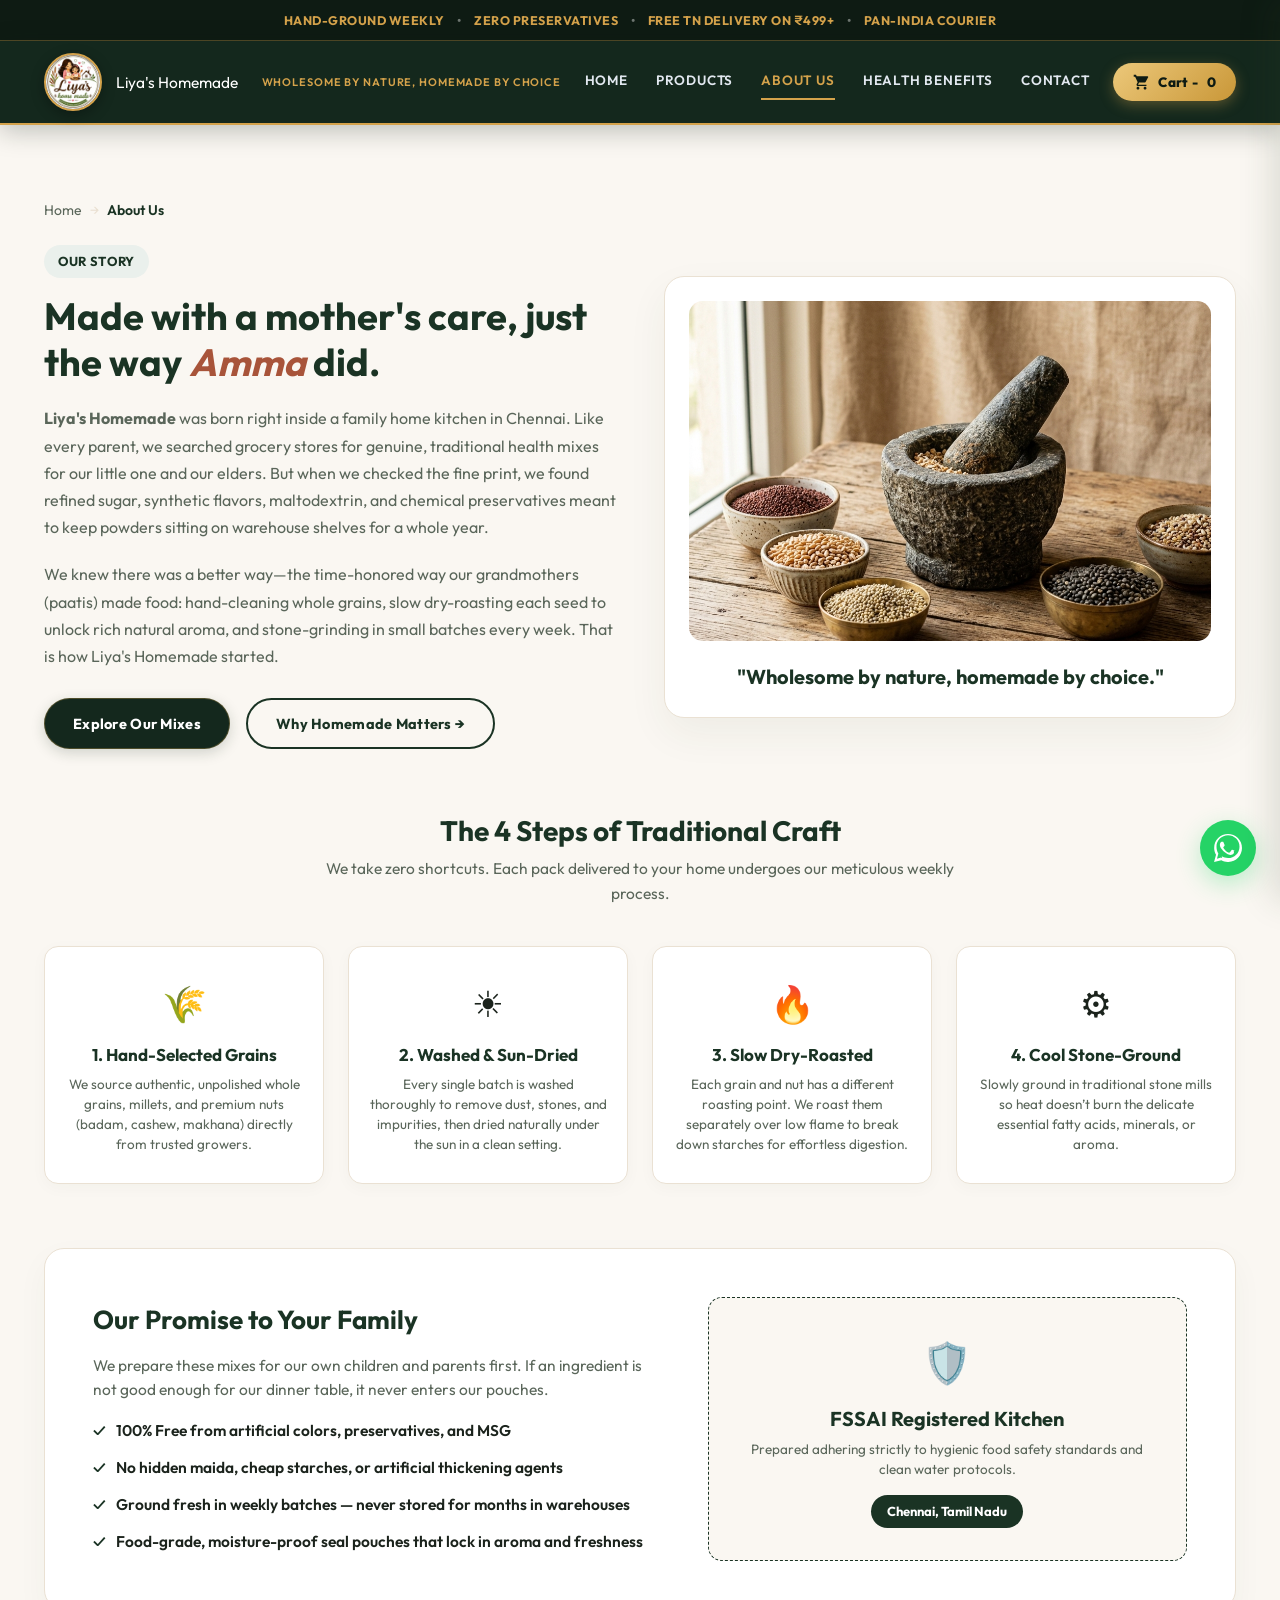
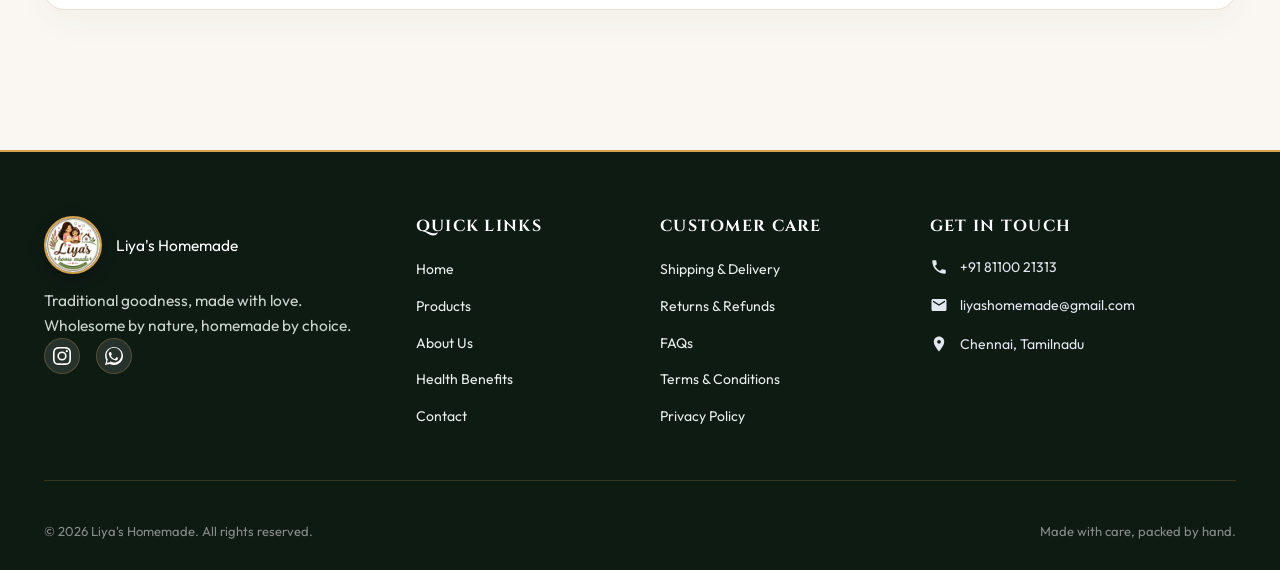
==== about.html @ 0e67d0d4 "Add files via upload" ====
<!DOCTYPE html>
<html lang="en">
<head>
  <meta charset="UTF-8">
  <meta name="viewport" content="width=device-width, initial-scale=1.0">
  <title>About Us | Liya's Homemade</title>
  <meta name="description" content="Learn about Liya's Homemade story. Traditional South Indian health mixes, millet powders, and baby cereals, hand-cleaned, slow roasted, and stone-ground in weekly batches.">
  <link rel="icon" type="image/png" href="logo.png">
  <link rel="stylesheet" href="index.css">
</head>
<body>

  <!-- Top Announcement Bar -->
  <div class="announce">
    Hand-ground weekly <span class="dot">•</span> Zero preservatives <span class="dot">•</span> Free TN Delivery on ₹499+ <span class="dot">•</span> Pan-India Courier
  </div>

  <!-- Header Section -->
  <header>
    <div class="header-inner">
      <a href="index.html" class="logo">
        <img src="logo.png" alt="Liya's Homemade Logo" class="logo-img">
        <span>Liya's Homemade</span>
      </a>
      
      <span class="kitchen-badge">Wholesome by nature, homemade by choice</span>

      <nav class="main-nav">
        <a href="index.html">Home</a>
        <a href="products.html">Products</a>
        <a href="about.html" class="active">About Us</a>
        <a href="health.html">Health Benefits</a>
        <a href="contact.html">Contact</a>
      </nav>

      <div class="header-actions">
        <button class="cart-btn" aria-label="View Shopping Cart">
          <svg viewBox="0 0 24 24"><path d="M7 18c-1.1 0-1.99.9-1.99 2S5.9 22 7 22s2-.9 2-2-.9-2-2-2zM1 2v2h2l3.6 7.59-1.35 2.45c-.16.28-.25.61-.25.96 0 1.1.9 2 2 2h12v-2H7.42c-.14 0-.25-.11-.25-.25l.03-.06 1.4-2.54h7.45c.75 0 1.41-.41 1.75-1.03l3.58-6.49c.08-.14.12-.31.12-.48 0-.55-.45-1-1-1H5.21l-.94-2H1zm16 16c-1.1 0-1.99.9-1.99 2s.89 2 1.99 2 2-.9 2-2-.9-2-2-2z"/></svg>
          Cart - <span data-cart-count>0</span>
        </button>
        <button class="menu-toggle" aria-label="Toggle Navigation Menu">
          <span></span>
          <span></span>
          <span></span>
        </button>
      </div>
    </div>
  </header>

  <!-- About Hero Section -->
  <main class="wrap" style="padding-top: 50px; padding-bottom: 80px;">
    <!-- Breadcrumb -->
    <div class="breadcrumb">
      <a href="index.html">Home</a> <span class="sep">&rarr;</span>
      <span class="current">About Us</span>
    </div>

    <!-- Hero Content -->
    <div class="about-hero-grid">
      <div>
        <span class="about-badge">Our Story</span>
        <h1 style="font-size: 38px; color: var(--brand-green); margin-bottom: 20px; line-height: 1.2;">
          Made with a mother's care, just the way <em style="color: #A8543A;">Amma</em> did.
        </h1>
        <p style="font-size: 16px; color: var(--ink-light); line-height: 1.7; margin-bottom: 20px;">
          <strong>Liya's Homemade</strong> was born right inside a family home kitchen in Chennai. Like every parent, we searched grocery stores for genuine, traditional health mixes for our little one and our elders. But when we checked the fine print, we found refined sugar, synthetic flavors, maltodextrin, and chemical preservatives meant to keep powders sitting on warehouse shelves for a whole year.
        </p>
        <p style="font-size: 16px; color: var(--ink-light); line-height: 1.7; margin-bottom: 28px;">
          We knew there was a better way—the time-honored way our grandmothers (paatis) made food: hand-cleaning whole grains, slow dry-roasting each seed to unlock rich natural aroma, and stone-grinding in small batches every week. That is how Liya's Homemade started.
        </p>
        <div style="display: flex; gap: 16px; flex-wrap: wrap;">
          <a href="products.html" class="btn btn-primary">Explore Our Mixes</a>
          <a href="health.html" class="btn btn-outline">Why Homemade Matters &rarr;</a>
        </div>
      </div>

      <div style="background-color: var(--white); border: 1px solid var(--paper-alt-2); border-radius: var(--radius-lg); padding: 24px; box-shadow: 0 16px 40px rgba(47, 64, 37, 0.06); text-align: center;">
        <img src="assets/stone_grinder.png" alt="Traditional Stone Grinder with grains" style="border-radius: var(--radius); margin-bottom: 20px; width: 100%; max-height: 340px; object-fit: cover;">
        <div style="font-family: var(--font-hand); font-size: 20px; color: var(--brand-green); font-weight: 700;">
          "Wholesome by nature, homemade by choice."
        </div>
      </div>
    </div>

    <!-- 4 Step Process Grid -->
    <div style="margin-top: 40px; margin-bottom: 64px;">
      <div style="text-align: center; max-width: 680px; margin: 0 auto 40px auto;">
        <h2 style="font-size: 28px; color: var(--brand-green); margin-bottom: 8px;">The 4 Steps of Traditional Craft</h2>
        <p style="color: var(--ink-light); font-size: 15.5px;">
          We take zero shortcuts. Each pack delivered to your home undergoes our meticulous weekly process.
        </p>
      </div>

      <div class="about-features-grid">
        <div class="about-feature-card">
          <div class="about-feature-icon">🌾</div>
          <h3>1. Hand-Selected Grains</h3>
          <p>We source authentic, unpolished whole grains, millets, and premium nuts (badam, cashew, makhana) directly from trusted growers.</p>
        </div>

        <div class="about-feature-card">
          <div class="about-feature-icon">☀️</div>
          <h3>2. Washed & Sun-Dried</h3>
          <p>Every single batch is washed thoroughly to remove dust, stones, and impurities, then dried naturally under the sun in a clean setting.</p>
        </div>

        <div class="about-feature-card">
          <div class="about-feature-icon">🔥</div>
          <h3>3. Slow Dry-Roasted</h3>
          <p>Each grain and nut has a different roasting point. We roast them separately over low flame to break down starches for effortless digestion.</p>
        </div>

        <div class="about-feature-card">
          <div class="about-feature-icon">⚙️</div>
          <h3>4. Cool Stone-Ground</h3>
          <p>Slowly ground in traditional stone mills so heat doesn’t burn the delicate essential fatty acids, minerals, or aroma.</p>
        </div>
      </div>
    </div>

    <!-- Kitchen Standards / Trust Badges Section -->
    <div style="background-color: var(--white); border: 1px solid var(--paper-alt-2); border-radius: var(--radius-lg); padding: 48px; box-shadow: 0 12px 32px rgba(47, 64, 37, 0.04); margin-bottom: 60px;">
      <div style="display: grid; grid-template-columns: 1.2fr 1fr; gap: 40px; align-items: center;">
        <div>
          <h2 style="font-size: 26px; color: var(--brand-green); margin-bottom: 16px;">Our Promise to Your Family</h2>
          <p style="font-size: 15.5px; color: var(--ink-light); line-height: 1.6; margin-bottom: 16px;">
            We prepare these mixes for our own children and parents first. If an ingredient is not good enough for our dinner table, it never enters our pouches.
          </p>
          <ul style="list-style: none; display: flex; flex-direction: column; gap: 12px;">
            <li style="display: flex; align-items: center; gap: 10px; font-weight: 600; color: var(--ink);">
              <span style="color: var(--brand-green);">✓</span> 100% Free from artificial colors, preservatives, and MSG
            </li>
            <li style="display: flex; align-items: center; gap: 10px; font-weight: 600; color: var(--ink);">
              <span style="color: var(--brand-green);">✓</span> No hidden maida, cheap starches, or artificial thickening agents
            </li>
            <li style="display: flex; align-items: center; gap: 10px; font-weight: 600; color: var(--ink);">
              <span style="color: var(--brand-green);">✓</span> Ground fresh in weekly batches — never stored for months in warehouses
            </li>
            <li style="display: flex; align-items: center; gap: 10px; font-weight: 600; color: var(--ink);">
              <span style="color: var(--brand-green);">✓</span> Food-grade, moisture-proof seal pouches that lock in aroma and freshness
            </li>
          </ul>
        </div>

        <div style="background-color: var(--paper); border: 1px dashed var(--brand-green); border-radius: var(--radius); padding: 32px; text-align: center;">
          <div style="font-size: 40px; margin-bottom: 12px;">🛡️</div>
          <h3 style="font-size: 20px; color: var(--brand-green); margin-bottom: 8px;">FSSAI Registered Kitchen</h3>
          <p style="font-size: 13.5px; color: var(--ink-light); line-height: 1.5; margin-bottom: 16px;">
            Prepared adhering strictly to hygienic food safety standards and clean water protocols.
          </p>
          <span style="display: inline-block; background: var(--brand-green); color: var(--white); padding: 6px 16px; border-radius: 999px; font-size: 13px; font-weight: 700;">
            Chennai, Tamil Nadu
          </span>
        </div>
      </div>
    </div>
  </main>

  <!-- Footer Section -->
  <footer id="contact">
    <div class="wrap">
      <div class="footer-grid">
        <div class="footer-brand">
          <a href="index.html" class="logo" style="color: white;">
            <img src="logo.png" alt="Liya's Homemade Logo" class="logo-img" style="border-color: rgba(255,255,255,0.2);">
            <span>Liya's Homemade</span>
          </a>
          <p>Traditional goodness, made with love. Wholesome by nature, homemade by choice.</p>
          <div class="social-links">
            <a href="https://www.instagram.com/liyashomemade/" target="_blank" rel="noopener" class="social-link" aria-label="Instagram">
              <svg viewBox="0 0 24 24"><path d="M12 2.163c3.204 0 3.584.012 4.85.07 3.252.148 4.771 1.691 4.919 4.919.058 1.265.069 1.645.069 4.849 0 3.205-.012 3.584-.069 4.849-.149 3.225-1.664 4.771-4.919 4.919-1.266.058-1.644.07-4.85.07-3.204 0-3.584-.012-4.849-.07-3.26-.149-4.771-1.699-4.919-4.92-.058-1.265-.07-1.644-.07-4.849 0-3.204.013-3.583.07-4.849.149-3.227 1.664-4.771 4.919-4.919 1.266-.057 1.645-.069 4.849-.069zM12 0C8.741 0 8.333.014 7.053.072 2.695.272.273 2.69.073 7.051.014 8.333 0 8.741 0 12c0 3.259.014 3.668.072 4.948.2 4.358 2.618 6.78 6.98 6.98 1.281.058 1.689.072 4.948.072 3.259 0 3.668-.014 4.948-.072 4.354-.2 6.782-2.618 6.979-6.98.059-1.28.073-1.689.073-4.948 0-3.259-.014-3.667-.072-4.947-.196-4.354-2.617-6.78-6.979-6.98C15.668.014 15.259 0 12 0zm0 5.838a6.162 6.162 0 1 0 0 12.324 6.162 6.162 0 0 0 0-12.324zM12 16a4 4 0 1 1 0-8 4 4 0 0 1 0 8zm6.406-11.845a1.44 1.44 0 1 0 0 2.881 1.44 1.44 0 0 0 0-2.881z"/></svg>
            </a>
            <a href="https://wa.me/918110021313" target="_blank" rel="noopener" class="social-link" aria-label="WhatsApp">
              <svg viewBox="0 0 24 24"><path d="M.057 24l1.687-6.163c-1.041-1.804-1.588-3.849-1.587-5.946C.06 5.348 5.397.01 12.008.01c3.202.001 6.212 1.246 8.477 3.517 2.266 2.27 3.507 5.28 3.505 8.484-.004 6.657-5.34 11.997-11.953 11.997-2.005-.001-3.973-.502-5.724-1.455L0 24zm6.59-4.846c1.665.989 3.3 1.472 5.358 1.473 5.432 0 9.851-4.387 9.855-9.782.002-2.614-1.013-5.074-2.859-6.927C17.078 2.062 14.62 1.045 12.01 1.045c-5.444 0-9.866 4.39-9.87 9.786-.002 2.08.547 4.11 1.588 5.91l-.26.953-.943 3.44 3.535-.927.988.597zm11.215-4.595c-.3-.15-1.774-.875-2.048-.975-.274-.1-.474-.15-.674.15-.2.3-1.774 2.225-1.774 2.225s-.2.2-.55.05c-.35-.175-1.479-.545-2.818-1.739-1.042-.93-1.745-2.08-1.95-2.43-.2-.35-.02-.54.155-.715.16-.16.35-.4.525-.6.175-.2.24-.35.35-.58.115-.23.06-.43-.03-.63-.09-.2-.674-1.625-.925-2.225-.244-.588-.493-.51-.674-.52-.172-.01-.37-.01-.57-.01-.2 0-.525.075-.8.375-.275.3-1.05 1.025-1.05 2.5s1.075 2.9 1.225 3.1c.15.2 2.11 3.22 5.12 4.52 3.01 1.3 3.01.866 3.56.816.55-.05 1.775-.725 2.025-1.425.25-.7.25-1.3.175-1.425-.075-.125-.275-.2-.575-.35z"/></svg>
            </a>
          </div>
        </div>
        <div class="footer-col">
          <h4>Quick Links</h4>
          <ul>
            <li><a href="index.html">Home</a></li>
            <li><a href="products.html">Products</a></li>
            <li><a href="about.html">About Us</a></li>
            <li><a href="health.html">Health Benefits</a></li>
            <li><a href="contact.html">Contact</a></li>
          </ul>
        </div>
        <div class="footer-col">
          <h4>Customer Care</h4>
          <ul>
            <li><a href="shipping.html">Shipping & Delivery</a></li>
            <li><a href="refund-policy.html">Returns & Refunds</a></li>
            <li><a href="faq.html">FAQs</a></li>
            <li><a href="terms.html">Terms & Conditions</a></li>
            <li><a href="privacy.html">Privacy Policy</a></li>
          </ul>
        </div>
        <div class="footer-col footer-contact">
          <h4>Get in touch</h4>
          <p><svg viewBox="0 0 24 24"><path d="M6.62 10.79a15.149 15.149 0 0 0 6.59 6.59l2.2-2.2c.28-.28.67-.36 1.02-.24 1.12.37 2.33.57 3.57.57.55 0 1 .45 1 1V20c0 .55-.45 1-1 1-9.39 0-17-7.61-17-17 0-.55.45-1 1-1h3.5c.55 0 1 .45 1 1 0 1.25.2 2.45.57 3.57.11.35.03.74-.25 1.02l-2.2 2.2z"/></svg> +91 81100 21313</p>
          <p><svg viewBox="0 0 24 24"><path d="M20 4H4c-1.1 0-1.99.9-1.99 2L2 18c0 1.1.9 2 2 2h16c1.1 0 2-.9 2-2V6c0-1.1-.9-2-2-2zm0 4l-8 5-8-5V6l8 5 8-5v2z"/></svg> liyashomemade@gmail.com</p>
          <p><svg viewBox="0 0 24 24"><path d="M12 2C8.13 2 5 5.13 5 9c0 5.25 7 13 7 13s7-7.75 7-13c0-3.87-3.13-7-7-7zm0 9.5c-1.38 0-2.5-1.12-2.5-2.5s1.12-2.5 2.5-2.5 2.5 1.12 2.5 2.5-1.12 2.5-2.5 2.5z"/></svg> Chennai, Tamilnadu</p>
        </div>
      </div>
      <div class="footer-bottom">
        <span>&copy; 2026 Liya's Homemade. All rights reserved.</span>
        <span>Made with care, packed by hand.</span>
      </div>
    </div>
  </footer>

  <!-- WhatsApp Float Button -->
  <a class="wa-float" href="https://wa.me/918110021313" target="_blank" rel="noopener" aria-label="Chat on WhatsApp">
    <svg viewBox="0 0 24 24"><path d="M.057 24l1.687-6.163c-1.041-1.804-1.588-3.849-1.587-5.946C.06 5.348 5.397.01 12.008.01c3.202.001 6.212 1.246 8.477 3.517 2.266 2.27 3.507 5.28 3.505 8.484-.004 6.657-5.34 11.997-11.953 11.997-2.005-.001-3.973-.502-5.724-1.455L0 24zm6.59-4.846c1.665.989 3.3 1.472 5.358 1.473 5.432 0 9.851-4.387 9.855-9.782.002-2.614-1.013-5.074-2.859-6.927C17.078 2.062 14.62 1.045 12.01 1.045c-5.444 0-9.866 4.39-9.87 9.786-.002 2.08.547 4.11 1.588 5.91l-.26.953-.943 3.44 3.535-.927.988.597zm11.215-4.595c-.3-.15-1.774-.875-2.048-.975-.274-.1-.474-.15-.674.15-.2.3-1.774 2.225-1.774 2.225s-.2.2-.55.05c-.35-.175-1.479-.545-2.818-1.739-1.042-.93-1.745-2.08-1.95-2.43-.2-.35-.02-.54.155-.715.16-.16.35-.4.525-.6.175-.2.24-.35.35-.58.115-.23.06-.43-.03-.63-.09-.2-.674-1.625-.925-2.225-.244-.588-.493-.51-.674-.52-.172-.01-.37-.01-.57-.01-.2 0-.525.075-.8.375-.275.3-1.05 1.025-1.05 2.5s1.075 2.9 1.225 3.1c.15.2 2.11 3.22 5.12 4.52 3.01 1.3 3.01.866 3.56.816.55-.05 1.775-.725 2.025-1.425.25-.7.25-1.3.175-1.425-.075-.125-.275-.2-.575-.35z"/></svg>
  </a>

  <!-- Shared Javascript Libraries -->
  <script src="products.js"></script>
  <script src="cart.js"></script>

  <script>
    // Toggle Mobile Navigation
    const menuToggle = document.querySelector('.menu-toggle');
    const mainNav = document.querySelector('.main-nav');
    if (menuToggle && mainNav) {
      menuToggle.addEventListener('click', () => {
        mainNav.classList.toggle('mobile-open');
      });
    }
  </script>
</body>
</html>
---- index.css ----
@import url('https://fonts.googleapis.com/css2?family=Cinzel:wght@600;700;800;900&family=Fraunces:ital,opsz,wght@0,9..144,400;0,9..144,600;0,9..144,700;1,9..144,400&family=Outfit:wght@300;400;500;600;700;800&family=Plus+Jakarta+Sans:wght@400;500;600;700;800&display=swap');

:root {
  --paper: #FAF7F2;              /* Warm organic linen/cream page background */
  --paper-alt: #F4EFE6;          /* Soft cream background for sections */
  --paper-alt-2: #EAE1D3;        /* Warm sand border and dividers */
  --ink: #1B231C;                /* Deep charcoal organic text */
  --ink-light: #5A665A;          /* Readable muted secondary text */
  --emerald-dark: #0E1B13;       /* Royal Chettinad deep emerald */
  --emerald-deep: #14281D;       /* Temple deep green header & accents */
  --brand-green: #1A3324;        /* Primary rich brand green */
  --brand-green-hover: #102217;
  --brand-green-light: #EAF0EC;  /* Soft emerald tint for badges */
  --brass-gold: #D4A24B;         /* South Indian burnished brass gold */
  --brass-gold-hover: #BC8C3B;
  --brass-gold-light: #FAF4E7;
  --gold-gradient: linear-gradient(135deg, #ECC87A 0%, #C99738 100%);
  --gold-border: rgba(212, 162, 75, 0.35);
  --border: #EAE1D3;             /* Warm card border */
  --text-dark: #1B231C;
  --text-muted: #5A665A;
  --shadow-sm: 0 4px 14px rgba(20, 43, 30, 0.05);
  --shadow-md: 0 12px 32px rgba(20, 43, 30, 0.09);
  --white: #FFFFFF;
  --line: rgba(74, 62, 54, 0.12);
  --radius: 14px;
  --radius-lg: 20px;
  --max-width: 1240px;
  --font-serif: 'Fraunces', Georgia, serif;
  --font-royal: 'Cinzel', serif;
  --font-sans: 'Outfit', 'Plus Jakarta Sans', system-ui, -apple-system, sans-serif;
  --font-hand: 'Outfit', sans-serif;
}

* {
  box-sizing: border-box;
  margin: 0;
  padding: 0;
}

html {
  scroll-behavior: smooth;
}

body {
  background-color: var(--paper);
  color: var(--ink);
  font-family: var(--font-sans);
  font-size: 15.5px;
  line-height: 1.6;
  -webkit-font-smoothing: antialiased;
}

/* Layout Wrapper */
.wrap {
  width: 100%;
  max-width: var(--max-width);
  margin: 0 auto;
  padding: 0 24px;
}

/* Headings */
h1, h2, h3, h4 {
  font-weight: 700;
  color: var(--ink);
  line-height: 1.25;
}

.gold-gradient-text {
  background: var(--gold-gradient);
  -webkit-background-clip: text;
  -webkit-text-fill-color: transparent;
  display: inline-block;
}

a {
  color: inherit;
  text-decoration: none;
  transition: color 0.2s ease, border-color 0.2s ease;
}

img {
  max-width: 100%;
  height: auto;
  display: block;
}

button, input, select, textarea {
  font-family: inherit;
}

/* Buttons */
.btn {
  display: inline-flex;
  align-items: center;
  justify-content: center;
  padding: 12px 28px;
  font-size: 14.5px;
  font-weight: 700;
  border-radius: 999px;
  border: 2px solid transparent;
  cursor: pointer;
  transition: all 0.22s ease;
  letter-spacing: 0.02em;
}

.btn-primary {
  background-color: var(--emerald-deep);
  color: #FFFFFF;
  border: 1px solid rgba(212, 162, 75, 0.3);
  box-shadow: 0 4px 14px rgba(20, 43, 30, 0.18);
}

.btn-primary:hover {
  background-color: var(--emerald-dark);
  color: var(--brass-gold);
  transform: translateY(-2px);
  box-shadow: 0 8px 22px rgba(20, 43, 30, 0.26);
}

.btn-outline {
  background-color: transparent;
  border-color: var(--brand-green);
  color: var(--brand-green);
}

.btn-outline:hover {
  background-color: var(--brand-green-light);
  transform: translateY(-1px);
}

.btn-outline-gold {
  background-color: transparent;
  border: 1.5px solid var(--brass-gold);
  color: var(--emerald-deep);
  font-weight: 700;
}

.btn-outline-gold:hover {
  background-color: var(--brass-gold);
  color: var(--emerald-dark);
  transform: translateY(-2px);
  box-shadow: 0 6px 18px rgba(212, 162, 75, 0.25);
}

.btn-gold-cart {
  background: var(--gold-gradient);
  color: var(--emerald-dark);
  border: none;
  font-weight: 800;
  font-size: 13.5px;
  padding: 9px 18px;
  border-radius: 6px;
  cursor: pointer;
  display: inline-flex;
  align-items: center;
  gap: 8px;
  letter-spacing: 0.03em;
  box-shadow: 0 4px 14px rgba(212, 162, 75, 0.35);
  transition: all 0.2s ease;
}

.btn-gold-cart:hover {
  transform: translateY(-2px);
  box-shadow: 0 6px 20px rgba(212, 162, 75, 0.5);
}

.btn-sm {
  padding: 8px 16px;
  font-size: 13.5px;
  font-weight: 600;
  border-radius: 8px;
}

/* Script Tag */
.script-tag {
  font-family: var(--font-royal);
  font-size: 12px;
  letter-spacing: 0.1em;
  text-transform: uppercase;
  color: var(--brass-gold);
  margin-bottom: 6px;
  display: block;
  font-weight: 700;
}

/* Icon Circle */
.icon-circle {
  width: 52px;
  height: 52px;
  border-radius: 50%;
  background-color: var(--brass-gold-light);
  color: var(--brass-gold);
  border: 1px solid var(--brass-gold);
  display: flex;
  align-items: center;
  justify-content: center;
  margin: 0 auto 14px auto;
}

.icon-circle svg {
  width: 26px;
  height: 26px;
  fill: currentColor;
}

/* Product Badge */
.product-badge {
  display: inline-block;
  padding: 4px 10px;
  border-radius: 6px;
  font-size: 11px;
  font-weight: 800;
  letter-spacing: 0.05em;
  background-color: var(--emerald-deep);
  color: var(--brass-gold);
  border: 1px solid rgba(212, 162, 75, 0.4);
}

/* ---------- Announcement Bar ---------- */
.announce {
  background-color: var(--emerald-dark);
  color: var(--brass-gold);
  text-align: center;
  font-size: 12.5px;
  font-weight: 700;
  padding: 10px 16px;
  border-bottom: 1px solid var(--gold-border);
  letter-spacing: 0.04em;
  text-transform: uppercase;
}

.announce .dot {
  margin: 0 10px;
  color: #FFFFFF;
  opacity: 0.4;
}

/* ---------- Header ---------- */
header {
  background-color: var(--emerald-deep);
  border-bottom: 2px solid var(--brass-gold);
  position: sticky;
  top: 0;
  z-index: 100;
  box-shadow: 0 6px 24px rgba(14, 27, 19, 0.25);
  transition: padding 0.25s ease, background-color 0.25s ease;
}

header.header-scrolled {
  background-color: rgba(20, 40, 29, 0.98);
  backdrop-filter: blur(10px);
}

.header-inner {
  display: flex;
  align-items: center;
  justify-content: space-between;
  padding: 12px 24px;
  max-width: var(--max-width);
  margin: 0 auto;
  gap: 20px;
  transition: padding 0.25s ease;
}

header.header-scrolled .header-inner {
  padding: 8px 24px;
}

/* ========================================================
   LOGO BADGE & BRAND STYLING
   ======================================================== */
.logo-frame {
  width: 58px;
  height: 58px;
  min-width: 58px;
  min-height: 58px;
  max-width: 58px;
  max-height: 58px;
  border-radius: 50%;
  overflow: hidden;
  border: 2px solid var(--brass-gold);
  background: #FFFFFF;
  display: flex;
  align-items: center;
  justify-content: center;
  box-shadow: 0 4px 14px rgba(0, 0, 0, 0.35);
  flex-shrink: 0;
  transition: transform 0.22s ease, box-shadow 0.22s ease;
}

.footer-logo-frame {
  width: 52px;
  height: 52px;
  min-width: 52px;
  min-height: 52px;
  max-width: 52px;
  max-height: 52px;
}

.brand:hover .logo-frame,
.logo:hover .logo-frame {
  transform: scale(1.05);
  box-shadow: 0 6px 18px rgba(212, 162, 75, 0.45);
}

/* Unconstrained fallback for any raw image inside brand/logo */
header .brand img,
header .logo img,
header .logo-img,
footer .brand img,
footer .logo img,
footer .logo-img,
.brand img,
.logo-img {
  width: 58px !important;
  height: 58px !important;
  min-width: 58px !important;
  min-height: 58px !important;
  max-width: 58px !important;
  max-height: 58px !important;
  border-radius: 50% !important;
  object-fit: cover !important;
  background-color: #FFFFFF !important;
  border: 2px solid var(--brass-gold) !important;
  box-shadow: 0 4px 14px rgba(0, 0, 0, 0.3) !important;
  display: block !important;
  flex-shrink: 0 !important;
  image-rendering: -webkit-optimize-contrast;
  transition: transform 0.2s ease, box-shadow 0.2s ease;
}

/* Inside logo-frame, let the frame handle the border/shadow, scale image slightly to clip canvas corners */
.logo-frame img,
.logo-frame .logo-img {
  width: 100% !important;
  height: 100% !important;
  min-width: 100% !important;
  min-height: 100% !important;
  max-width: 100% !important;
  max-height: 100% !important;
  border: none !important;
  box-shadow: none !important;
  border-radius: 50% !important;
  object-fit: cover !important;
  transform: scale(1.04);
}

header.header-scrolled .logo-frame,
header.header-scrolled .brand img,
header.header-scrolled .logo img,
header.header-scrolled .logo-img {
  width: 48px !important;
  height: 48px !important;
  min-width: 48px !important;
  min-height: 48px !important;
  max-width: 48px !important;
  max-height: 48px !important;
}

.brand,
.logo {
  display: flex !important;
  align-items: center !important;
  gap: 14px !important;
  text-decoration: none !important;
  color: #FFFFFF !important;
  flex-shrink: 0 !important;
}

.brand-text {
  display: flex !important;
  flex-direction: column !important;
  justify-content: center !important;
  line-height: 1.15 !important;
}

.brand-title,
.brand-name {
  font-family: var(--font-royal, 'Cinzel', serif) !important;
  font-size: 22px !important;
  font-weight: 800 !important;
  color: #FFFFFF !important;
  letter-spacing: 0.04em !important;
  white-space: nowrap !important;
  line-height: 1.15 !important;
}

.brand-subtitle {
  display: block !important;
  font-family: var(--font-sans, 'Outfit', sans-serif) !important;
  font-size: 10.5px !important;
  text-transform: uppercase !important;
  letter-spacing: 0.14em !important;
  color: var(--brass-gold) !important;
  font-weight: 600 !important;
  margin-top: 3px !important;
  white-space: nowrap !important;
}

/* Kitchen Badge */
.kitchen-badge {
  color: var(--brass-gold);
  font-size: 11px;
  font-weight: 600;
  letter-spacing: 0.08em;
  text-transform: uppercase;
  margin-top: 2px;
}

/* Main Nav */
nav.main-nav,
nav.nav-links {
  display: flex;
  align-items: center;
  gap: 28px;
}

nav.main-nav a,
nav.nav-links a {
  font-size: 13.5px;
  font-weight: 600;
  color: #E2E8F0;
  text-transform: uppercase;
  letter-spacing: 0.06em;
  padding: 6px 0;
  border-bottom: 2px solid transparent;
  transition: all 0.2s ease;
  white-space: nowrap;
  text-decoration: none;
}

nav.main-nav a:hover,
nav.main-nav a.active,
nav.nav-links a:hover,
nav.nav-links a.active {
  color: var(--brass-gold);
  border-bottom-color: var(--brass-gold);
}

/* Header Actions & Gold Cart Button */
.header-actions {
  display: flex;
  align-items: center;
  gap: 14px;
  flex-shrink: 0;
}

.btn-gold-cart {
  background: var(--gold-gradient);
  color: var(--emerald-dark);
  border: none;
  font-weight: 800;
  font-size: 13.5px;
  padding: 10px 18px;
  border-radius: 6px;
  cursor: pointer;
  display: inline-flex !important;
  align-items: center !important;
  gap: 8px !important;
  letter-spacing: 0.03em;
  box-shadow: 0 4px 14px rgba(212, 162, 75, 0.35);
  transition: all 0.2s ease;
  white-space: nowrap !important;
  flex-shrink: 0 !important;
  font-family: var(--font-sans, 'Outfit', sans-serif);
}

.btn-gold-cart:hover {
  transform: translateY(-2px);
  box-shadow: 0 6px 20px rgba(212, 162, 75, 0.5);
}

.cart-btn {
  display: flex;
  align-items: center;
  gap: 8px;
  background: var(--gold-gradient);
  color: var(--emerald-dark);
  padding: 10px 20px;
  border-radius: 999px;
  font-size: 13.5px;
  font-weight: 800;
  border: none;
  cursor: pointer;
  box-shadow: 0 4px 14px rgba(212, 162, 75, 0.35);
  transition: all 0.2s ease;
  letter-spacing: 0.03em;
  white-space: nowrap !important;
  flex-shrink: 0 !important;
}

.cart-btn:hover {
  transform: translateY(-2px);
  box-shadow: 0 6px 20px rgba(212, 162, 75, 0.5);
}

.cart-btn svg {
  width: 17px;
  height: 17px;
  fill: currentColor;
}

.menu-toggle {
  display: none;
  background: none;
  border: none;
  cursor: pointer;
}

.menu-toggle span {
  display: block;
  width: 24px;
  height: 2.5px;
  background-color: #FFFFFF;
  margin: 5px 0;
  border-radius: 2px;
}

/* ========================================================
   ROYAL HERITAGE DESIGN SYSTEM (Design 2)
   ======================================================== */
.royal-top-bar {
  background: var(--emerald-dark);
  border-bottom: 1px solid var(--line-gold);
  color: var(--brass-gold);
  font-size: 12.5px;
  text-align: center;
  padding: 10px 16px;
  letter-spacing: 0.1em;
  text-transform: uppercase;
  font-weight: 700;
}
.royal-top-bar span { color: #FFFFFF; font-weight: 400; }

.hero-royal {
  background: radial-gradient(circle at 75% 30%, #204130 0%, var(--emerald-deep) 70%, var(--emerald-dark) 100%);
  color: #FFFFFF;
  padding: 70px 0 80px 0;
  position: relative;
  border-bottom: 3px solid var(--brass-gold);
}
.hero-royal::before {
  content: '';
  position: absolute;
  inset: 0;
  opacity: 0.04;
  background-image: radial-gradient(var(--brass-gold) 1px, transparent 1px);
  background-size: 24px 24px;
  pointer-events: none;
}
.hero-grid {
  display: grid;
  grid-template-columns: 1.1fr 1fr;
  gap: 60px;
  align-items: center;
  position: relative;
}
.heritage-badge {
  display: inline-flex;
  align-items: center;
  gap: 8px;
  border: 1px solid var(--brass-gold);
  color: var(--brass-gold);
  padding: 6px 14px;
  font-size: 11.5px;
  text-transform: uppercase;
  letter-spacing: 0.12em;
  font-weight: 700;
  margin-bottom: 24px;
  background: rgba(212, 162, 75, 0.08);
  border-radius: 3px;
  font-family: var(--font-royal);
}
.hero-royal h1 {
  font-family: var(--font-royal);
  font-size: 48px;
  line-height: 1.15;
  font-weight: 800;
  margin-bottom: 20px;
  letter-spacing: 0.02em;
  color: #FFFFFF;
}
.hero-royal h1 span {
  background: var(--gold-gradient);
  -webkit-background-clip: text;
  -webkit-text-fill-color: transparent;
}
.hero-royal p.sub {
  font-size: 16px;
  color: #CAD5CE;
  line-height: 1.65;
  margin-bottom: 32px;
  max-width: 520px;
}
.hero-btns {
  display: flex;
  gap: 16px;
  flex-wrap: wrap;
  margin-bottom: 40px;
}
.btn-royal-primary {
  background: var(--gold-gradient);
  color: var(--emerald-dark);
  text-decoration: none;
  font-weight: 800;
  padding: 14px 30px;
  border-radius: 4px;
  text-transform: uppercase;
  letter-spacing: 0.08em;
  font-size: 13.5px;
  display: inline-flex;
  align-items: center;
  gap: 8px;
  box-shadow: 0 8px 24px rgba(212, 162, 75, 0.35);
  transition: all 0.2s ease;
  border: none;
  cursor: pointer;
}
.btn-royal-primary:hover {
  transform: translateY(-2px);
  box-shadow: 0 10px 28px rgba(212, 162, 75, 0.5);
}
.btn-royal-secondary {
  border: 1.5px solid var(--brass-gold);
  color: var(--brass-gold);
  text-decoration: none;
  font-weight: 700;
  padding: 13px 26px;
  border-radius: 4px;
  text-transform: uppercase;
  letter-spacing: 0.08em;
  font-size: 13.5px;
  transition: all 0.2s ease;
  display: inline-flex;
  align-items: center;
}
.btn-royal-secondary:hover {
  background: rgba(212, 162, 75, 0.15);
  color: #FFFFFF;
  transform: translateY(-2px);
}
.hero-pillars {
  display: flex;
  gap: 20px;
  padding-top: 24px;
  border-top: 1px solid rgba(212, 162, 75, 0.2);
  flex-wrap: wrap;
}
.pillar-item {
  font-size: 12.5px;
  color: #CAD5CE;
  display: flex;
  align-items: center;
  gap: 8px;
}
.pillar-item strong { color: var(--brass-gold); }
.hero-showcase-wrap {
  position: relative;
  border: 2px solid var(--brass-gold);
  padding: 14px;
  background: rgba(27, 53, 39, 0.6);
  border-radius: 12px;
  box-shadow: 0 16px 40px rgba(0,0,0,0.35);
}
.hero-showcase-wrap img {
  width: 100%;
  height: 420px;
  object-fit: cover;
  border-radius: 8px;
  display: block;
}

/* Sacred Grain Carousel */
.grain-section {
  padding: 60px 0 30px 0;
  text-align: center;
}
.gold-title {
  font-family: var(--font-royal);
  font-size: 34px;
  color: var(--emerald-dark);
  font-weight: 800;
  letter-spacing: 0.04em;
  margin-bottom: 8px;
  text-align: center;
}
.gold-title::after {
  content: '';
  display: block;
  width: 60px;
  height: 2px;
  background: var(--brass-gold);
  margin: 12px auto 30px auto;
}
.grains-row {
  display: flex;
  justify-content: center;
  gap: 22px;
  flex-wrap: wrap;
  margin-bottom: 50px;
}
.grain-circle-card {
  display: flex;
  flex-direction: column;
  align-items: center;
  gap: 12px;
  text-decoration: none;
  color: var(--ink);
  font-weight: 700;
  font-size: 13.5px;
  transition: transform 0.2s ease;
}
.grain-circle-card:hover {
  transform: translateY(-4px);
}
.grain-border-ring {
  width: 96px;
  height: 96px;
  border-radius: 50%;
  padding: 4px;
  border: 2px solid var(--brass-gold);
  background: #FFFFFF;
  box-shadow: 0 6px 18px rgba(0,0,0,0.06);
}
.grain-border-ring img {
  width: 100%;
  height: 100%;
  border-radius: 50%;
  object-fit: cover;
}

/* Royal Product Grid */
.royal-products-grid {
  display: grid;
  grid-template-columns: repeat(auto-fill, minmax(280px, 1fr));
  gap: 28px;
  margin-bottom: 60px;
}
.royal-card {
  background: #FFFFFF;
  border: 1px solid var(--line-gold);
  border-top: 3px solid var(--brass-gold);
  border-radius: 8px;
  padding: 24px;
  display: flex;
  flex-direction: column;
  justify-content: space-between;
  transition: all 0.25s ease;
  box-shadow: 0 4px 16px rgba(15, 30, 22, 0.04);
}
.royal-card:hover {
  transform: translateY(-5px);
  box-shadow: 0 12px 32px rgba(15, 30, 22, 0.1);
  border-color: var(--brass-gold);
}
.royal-card-img {
  width: 100%;
  height: 220px;
  background: #FAF8F3;
  border-radius: 6px;
  display: flex;
  align-items: center;
  justify-content: center;
  margin-bottom: 16px;
}
.royal-card-img img {
  max-width: 85%;
  max-height: 85%;
  object-fit: contain;
}
.royal-card-title {
  font-family: var(--font-royal);
  font-size: 18px;
  color: var(--emerald-dark);
  font-weight: 700;
  letter-spacing: 0.02em;
  margin-bottom: 6px;
}
.royal-card-desc {
  font-size: 13px;
  color: var(--ink-muted);
  margin-bottom: 16px;
  min-height: 38px;
  line-height: 1.4;
}
.weight-toggles {
  display: flex;
  gap: 6px;
  margin-bottom: 14px;
}
.weight-toggle-btn {
  flex: 1;
  border: 1px solid var(--line-gold);
  background: #FFFFFF;
  color: var(--emerald-dark);
  font-weight: 700;
  font-size: 11px;
  padding: 6px;
  border-radius: 4px;
  cursor: pointer;
  transition: all 0.2s ease;
}
.weight-toggle-btn.active {
  background: var(--emerald-deep);
  color: var(--brass-gold);
  border-color: var(--emerald-deep);
}
.royal-card-footer {
  display: flex;
  align-items: center;
  justify-content: space-between;
  border-top: 1px solid #EBE4D5;
  padding-top: 14px;
  margin-bottom: 14px;
}
.royal-price {
  font-size: 20px;
  font-weight: 800;
  color: var(--emerald-dark);
}
.btn-add-royal {
  width: 100%;
  background: var(--emerald-deep);
  border: 1px solid var(--brass-gold);
  color: var(--brass-gold);
  font-family: var(--font-body);
  font-weight: 700;
  padding: 10px;
  border-radius: 4px;
  cursor: pointer;
  text-transform: uppercase;
  letter-spacing: 0.08em;
  font-size: 12.5px;
  transition: all 0.2s ease;
}
.btn-add-royal:hover {
  background: var(--gold-gradient);
  color: var(--emerald-dark);
  font-weight: 800;
}

.hero-img-frame img {
  width: 100%;
  max-height: 440px;
  object-fit: cover;
  border-radius: 14px;
  display: block;
}

.float-badge {
  position: absolute;
  background: rgba(255, 255, 255, 0.95);
  backdrop-filter: blur(10px);
  border: 1.5px solid var(--brass-gold);
  border-radius: 30px;
  padding: 8px 16px;
  font-size: 12.5px;
  font-weight: 700;
  color: var(--emerald-deep);
  box-shadow: 0 8px 24px rgba(20, 43, 30, 0.14);
  display: flex;
  align-items: center;
  gap: 8px;
  z-index: 5;
  animation: badgeFloat 4s ease-in-out infinite;
}

.float-badge-top {
  top: 24px;
  left: -20px;
}

.float-badge-bottom {
  bottom: 24px;
  right: -20px;
  animation-delay: 2s;
}

@keyframes badgeFloat {
  0%, 100% { transform: translateY(0); }
  50% { transform: translateY(-7px); }
}

/* ---------- Sacred Grains Section ("What's Inside?") ---------- */
.section-header-center {
  text-align: center;
  margin-bottom: 36px;
}

.section-eyebrow {
  font-family: var(--font-royal);
  font-size: 12px;
  letter-spacing: 0.14em;
  text-transform: uppercase;
  color: var(--brass-gold);
  font-weight: 800;
  display: block;
  margin-bottom: 8px;
}

.section-title {
  text-align: center;
  font-family: var(--font-serif);
  font-size: 34px;
  color: var(--emerald-deep);
  font-weight: 700;
  letter-spacing: -0.01em;
}

.section-subtitle {
  text-align: center;
  font-size: 15px;
  color: var(--ink-light);
  margin-top: 8px;
  max-width: 600px;
  margin-left: auto;
  margin-right: auto;
}

.gold-accent-line {
  width: 50px;
  height: 2.5px;
  background: var(--gold-gradient);
  margin: 14px auto 0 auto;
  border-radius: 2px;
}

.category-row {
  display: grid;
  grid-template-columns: repeat(6, 1fr);
  gap: 20px;
  margin-bottom: 60px;
}

.category-card {
  display: flex;
  flex-direction: column;
  align-items: center;
  text-align: center;
  cursor: pointer;
  transition: transform 0.22s ease;
}

.category-card:hover {
  transform: translateY(-5px);
}

.category-circle {
  width: 96px;
  height: 96px;
  border-radius: 50%;
  padding: 3px;
  border: 2px solid var(--brass-gold);
  background-color: #FFFFFF;
  display: flex;
  align-items: center;
  justify-content: center;
  margin-bottom: 12px;
  box-shadow: 0 6px 18px rgba(20, 43, 30, 0.06);
  transition: all 0.22s ease;
}

.category-circle img {
  width: 100%;
  height: 100%;
  border-radius: 50%;
  object-fit: cover;
}

.category-card:hover .category-circle {
  box-shadow: 0 10px 24px rgba(212, 162, 75, 0.3);
  transform: scale(1.04);
}

.category-name {
  font-size: 14.5px;
  font-weight: 700;
  color: var(--emerald-deep);
  display: block;
  margin-bottom: 2px;
}

.category-sub {
  font-size: 11.5px;
  color: var(--ink-light);
  font-weight: 500;
  display: block;
}

/* ---------- Products Section ---------- */
.products-section {
  padding: 64px 0 72px 0;
  background-color: #FFFFFF;
  border-top: 1px solid var(--paper-alt-2);
  border-bottom: 1px solid var(--paper-alt-2);
}

.products-grid {
  display: grid;
  grid-template-columns: repeat(auto-fill, minmax(280px, 1fr));
  gap: 28px;
  margin-top: 36px;
}

.product-card {
  background-color: var(--paper);
  border: 1px solid var(--paper-alt-2);
  border-top: 3px solid var(--brass-gold);
  border-radius: var(--radius);
  overflow: hidden;
  display: flex;
  flex-direction: column;
  justify-content: space-between;
  padding: 20px;
  transition: all 0.25s ease;
  box-shadow: 0 4px 16px rgba(20, 43, 30, 0.04);
}

.product-card:hover {
  transform: translateY(-5px);
  box-shadow: 0 16px 36px rgba(20, 43, 30, 0.1);
  border-color: var(--brass-gold);
}

.product-img-wrapper {
  background-color: #FFFFFF;
  border-radius: 10px;
  padding: 16px;
  display: flex;
  align-items: center;
  justify-content: center;
  aspect-ratio: 1;
  margin-bottom: 16px;
  border: 1px solid rgba(74, 62, 54, 0.06);
  overflow: hidden;
}

.product-img-wrapper img {
  max-height: 90%;
  max-width: 90%;
  object-fit: contain;
  transition: transform 0.3s ease;
}

.product-card:hover .product-img-wrapper img {
  transform: scale(1.05);
}

.product-card h3 {
  font-family: var(--font-serif);
  font-size: 18.5px;
  font-weight: 700;
  color: var(--emerald-deep);
  margin-bottom: 6px;
  line-height: 1.3;
}

.product-meta {
  display: flex;
  align-items: baseline;
  justify-content: space-between;
  margin-top: 12px;
  margin-bottom: 14px;
}

.product-weight {
  font-size: 13px;
  color: var(--ink-light);
  line-height: 1.45;
}

.product-price {
  font-size: 21px;
  font-weight: 800;
  color: var(--emerald-deep);
  font-family: var(--font-sans);
}

.card-variant-selector {
  display: flex;
  gap: 8px;
  margin-top: 6px;
  margin-bottom: 10px;
  flex-wrap: wrap;
}

.variant-pill {
  background-color: #FFFFFF;
  border: 1px solid var(--paper-alt-2);
  color: var(--ink);
  padding: 5px 12px;
  font-size: 12px;
  font-weight: 700;
  border-radius: 20px;
  cursor: pointer;
  transition: all 0.2s ease;
  min-width: 52px;
  text-align: center;
}

.variant-pill:hover {
  border-color: var(--brass-gold);
  background-color: var(--brass-gold-light);
}

.variant-pill.active {
  background-color: var(--emerald-deep);
  color: var(--brass-gold);
  border-color: var(--emerald-deep);
  box-shadow: 0 2px 8px rgba(20, 43, 30, 0.2);
}

.product-card .btn-primary {
  width: 100%;
  padding: 10px 16px;
  font-size: 13.5px;
  font-weight: 700;
  border-radius: 8px;
}

.card-quantity-selector {
  display: flex;
  align-items: center;
  justify-content: space-between;
  background-color: var(--emerald-deep);
  border-radius: 8px;
  padding: 3px;
  width: 100%;
}

.card-quantity-btn {
  background: transparent;
  color: var(--brass-gold);
  border: none;
  font-size: 18px;
  font-weight: 700;
  width: 36px;
  height: 34px;
  cursor: pointer;
  display: flex;
  align-items: center;
  justify-content: center;
  transition: background-color 0.2s ease;
  border-radius: 6px;
}

.card-quantity-btn:hover {
  background-color: rgba(255, 255, 255, 0.1);
}

.card-quantity-val {
  color: #FFFFFF;
  font-weight: 800;
  font-size: 14.5px;
}

/* ---------- Value Propositions ---------- */
.value-props {
  padding: 48px 0;
  background-color: var(--paper-alt);
  border-top: 1px solid var(--paper-alt-2);
  border-bottom: 1px solid var(--paper-alt-2);
}

.props-grid {
  display: grid;
  grid-template-columns: repeat(4, 1fr);
  gap: 24px;
}

.prop-card {
  display: flex;
  align-items: center;
  gap: 16px;
  padding: 16px;
  background: #FFFFFF;
  border-radius: 12px;
  border: 1px solid var(--paper-alt-2);
  box-shadow: 0 4px 12px rgba(20, 43, 30, 0.03);
  transition: all 0.2s ease;
}

.prop-card:hover {
  transform: translateY(-3px);
  border-color: var(--brass-gold);
  box-shadow: 0 8px 20px rgba(212, 162, 75, 0.15);
}

.prop-icon {
  width: 48px;
  height: 48px;
  border-radius: 50%;
  background-color: var(--brass-gold-light);
  display: flex;
  align-items: center;
  justify-content: center;
  flex-shrink: 0;
  border: 1.5px solid var(--brass-gold);
}

.prop-icon svg {
  width: 22px;
  height: 22px;
  fill: var(--emerald-deep);
}

.prop-info h4 {
  font-size: 14.5px;
  font-weight: 700;
  color: var(--emerald-deep);
  margin-bottom: 2px;
}

.prop-info p {
  font-size: 12.5px;
  color: var(--ink-light);
}

/* ---------- Story & Testimonial ---------- */
.story-testimonial-section {
  padding: 80px 0;
  background-color: var(--paper);
}

.story-testimonial-grid {
  display: grid;
  grid-template-columns: 1fr 1.15fr 1.25fr;
  gap: 36px;
  align-items: stretch;
}

.story-img-container {
  border-radius: var(--radius);
  overflow: hidden;
  box-shadow: 0 16px 36px rgba(20, 43, 30, 0.1);
  border: 2px solid var(--brass-gold);
  background: #FFFFFF;
  padding: 6px;
}

.story-img-container img {
  width: 100%;
  height: 100%;
  object-fit: cover;
  border-radius: 10px;
}

.story-content {
  display: flex;
  flex-direction: column;
  justify-content: center;
}

.story-content h2 {
  font-family: var(--font-serif);
  font-size: 32px;
  color: var(--emerald-deep);
  margin-bottom: 16px;
  line-height: 1.25;
}

.story-content p {
  font-size: 15.5px;
  color: var(--ink-light);
  margin-bottom: 24px;
  line-height: 1.65;
}

.testimonial-card {
  background-color: var(--emerald-deep);
  color: #FFFFFF;
  padding: 36px;
  border-radius: var(--radius);
  border: 2px solid var(--brass-gold);
  display: flex;
  flex-direction: column;
  justify-content: space-between;
  box-shadow: 0 16px 40px rgba(14, 27, 19, 0.28);
  position: relative;
}

.testi-header {
  display: flex;
  align-items: center;
  gap: 12px;
  margin-bottom: 16px;
}

.testi-quote-mark {
  font-family: var(--font-royal);
  font-size: 48px;
  color: var(--brass-gold);
  line-height: 1;
}

.testimonial-card h3 {
  color: #FFFFFF;
  font-family: var(--font-royal);
  font-size: 18px;
  letter-spacing: 0.04em;
}

.testimonial-quote {
  font-size: 15px;
  font-style: italic;
  line-height: 1.65;
  margin-bottom: 24px;
  color: #F1F5F2;
  position: relative;
  transition: opacity 0.3s ease;
}

.testimonial-author {
  font-size: 13.5px;
  font-weight: 700;
  color: var(--brass-gold);
  letter-spacing: 0.02em;
  display: block;
  transition: opacity 0.3s ease;
}

.testimonial-dots {
  display: flex;
  gap: 8px;
  margin-top: 14px;
}

.testimonial-dot {
  width: 9px;
  height: 9px;
  border-radius: 50%;
  background-color: rgba(255, 255, 255, 0.3);
  cursor: pointer;
  transition: all 0.2s ease;
}

.testimonial-dot.active {
  background-color: var(--brass-gold);
  width: 22px;
  border-radius: 6px;
}

/* ---------- Footer ---------- */
footer {
  background-color: var(--emerald-dark);
  border-top: 2px solid var(--brass-gold);
  color: #CAD5CE;
  padding: 64px 0 28px;
}

.footer-grid {
  display: grid;
  grid-template-columns: 1.3fr 0.8fr 0.9fr 1.2fr;
  gap: 40px;
  margin-bottom: 40px;
  border-bottom: 1px solid rgba(212, 162, 75, 0.2);
  padding-bottom: 40px;
}

.footer-brand .logo {
  color: var(--white);
  margin-bottom: 14px;
}

.footer-brand .logo-img {
  border: 2px solid var(--brass-gold);
}

.footer-brand .tagline {
  font-size: 12px;
  color: var(--brass-gold);
  font-weight: 700;
  letter-spacing: 0.08em;
  text-transform: uppercase;
  margin-bottom: 10px;
}

.footer-desc {
  font-size: 13.5px;
  color: #A8B5AC;
  line-height: 1.6;
  margin-bottom: 16px;
}

.footer-fssai-pill {
  display: inline-flex;
  align-items: center;
  gap: 8px;
  background: rgba(255, 255, 255, 0.06);
  border: 1px solid rgba(212, 162, 75, 0.3);
  padding: 6px 12px;
  border-radius: 6px;
  font-size: 12px;
  color: var(--brass-gold);
  font-weight: 600;
}

.social-links {
  display: flex;
  gap: 16px;
}

.social-link {
  width: 36px;
  height: 36px;
  border-radius: 50%;
  background-color: rgba(255, 255, 255, 0.08);
  border: 1px solid rgba(212, 162, 75, 0.25);
  display: flex;
  align-items: center;
  justify-content: center;
  color: var(--brass-gold);
  transition: all 0.2s ease;
}

.social-link:hover {
  background-color: var(--brass-gold);
  color: var(--emerald-dark);
}

.social-link svg {
  width: 18px;
  height: 18px;
  fill: currentColor;
}

.footer-col h4 {
  color: var(--brass-gold);
  font-family: var(--font-royal);
  font-size: 14.5px;
  font-weight: 700;
  letter-spacing: 0.08em;
  text-transform: uppercase;
  margin-bottom: 20px;
}

.footer-col ul {
  list-style: none;
}

.footer-col ul li {
  margin-bottom: 12px;
}

.footer-col ul li a {
  font-size: 14px;
  color: #A8B5AC;
  transition: color 0.2s ease;
}

.footer-col ul li a:hover {
  color: var(--brass-gold);
}

.footer-contact p {
  font-size: 14px;
  color: #E2E8F0;
  margin-bottom: 14px;
  display: flex;
  align-items: flex-start;
  gap: 12px;
}

.footer-contact p svg {
  width: 18px;
  height: 18px;
  fill: var(--brass-gold);
  margin-top: 2px;
  flex-shrink: 0;
}

.footer-bottom {
  display: flex;
  justify-content: space-between;
  align-items: center;
  font-size: 13px;
  color: #8A988E;
  flex-wrap: wrap;
  gap: 16px;
}

.social-links {
  display: flex;
  gap: 16px;
}

.social-link {
  width: 36px;
  height: 36px;
  border-radius: 50%;
  background-color: rgba(255, 255, 255, 0.1);
  display: flex;
  align-items: center;
  justify-content: center;
  color: var(--white);
  transition: background-color 0.2s ease;
}

.social-link:hover {
  background-color: rgba(255, 255, 255, 0.2);
}

.social-link svg {
  width: 18px;
  height: 18px;
  fill: currentColor;
}

.footer-col h4 {
  color: var(--white);
  font-size: 16px;
  margin-bottom: 20px;
}

.footer-col ul {
  list-style: none;
}

.footer-col ul li {
  margin-bottom: 12px;
}

.footer-col ul li a {
  font-size: 14px;
  color: var(--brand-green-light);
}

.footer-col ul li a:hover {
  color: var(--white);
}

.footer-contact p {
  font-size: 14px;
  margin-bottom: 16px;
  display: flex;
  align-items: flex-start;
  gap: 12px;
}

.footer-contact p svg {
  width: 18px;
  height: 18px;
  fill: currentColor;
  margin-top: 2px;
  flex-shrink: 0;
}

.footer-bottom {
  display: flex;
  justify-content: space-between;
  align-items: center;
  font-size: 13px;
  color: rgba(255, 255, 255, 0.5);
  flex-wrap: wrap;
  gap: 16px;
}

/* ---------- WhatsApp Float ---------- */
.wa-float {
  position: fixed;
  bottom: 24px;
  right: 24px;
  z-index: 999;
  width: 56px;
  height: 56px;
  border-radius: 50%;
  background-color: #25D366;
  display: flex;
  align-items: center;
  justify-content: center;
  box-shadow: 0 8px 24px rgba(37, 211, 102, 0.3);
  transition: all 0.2s ease;
}

.wa-float:hover {
  transform: scale(1.08);
}

.wa-float svg {
  width: 28px;
  height: 28px;
  fill: var(--white);
}

/* ---------- Product Details Page Styles ---------- */
.breadcrumb {
  display: flex;
  align-items: center;
  gap: 8px;
  font-size: 14px;
  color: var(--ink-light);
  padding: 24px 0;
}

.breadcrumb a:hover {
  color: var(--brand-green);
}

.breadcrumb .sep {
  color: var(--paper-alt-2);
}

.breadcrumb .current {
  color: var(--brand-green);
  font-weight: 600;
}

.product-detail-grid {
  display: grid;
  grid-template-columns: 1fr 1fr;
  gap: 48px;
  margin-bottom: 60px;
}

.product-gallery {
  background-color: var(--white);
  border: 1px solid var(--paper-alt-2);
  border-radius: var(--radius-lg);
  padding: 40px;
  display: flex;
  align-items: center;
  justify-content: center;
  aspect-ratio: 1.1;
  box-shadow: 0 12px 28px rgba(47, 64, 37, 0.04);
}

.product-gallery img {
  max-height: 100%;
  object-fit: contain;
}

.product-info-panel h1 {
  font-size: 36px;
  color: var(--brand-green);
  margin-bottom: 8px;
}

.product-info-panel .tagline {
  font-family: var(--font-hand);
  font-size: 20px;
  color: #8C5333;
  margin-bottom: 16px;
  font-weight: 700;
}

.product-info-panel .price-weight {
  display: flex;
  align-items: baseline;
  gap: 16px;
  margin-bottom: 24px;
  border-bottom: 1px solid var(--paper-alt-2);
  padding-bottom: 16px;
}

.product-info-panel .price {
  font-size: 32px;
  font-weight: 800;
  color: var(--brand-green);
}

.product-info-panel .weight {
  font-size: 15px;
  color: var(--ink-light);
}

.product-description {
  font-size: 15.5px;
  color: var(--ink);
  margin-bottom: 32px;
}

.purchase-actions {
  display: flex;
  align-items: center;
  gap: 16px;
  margin-bottom: 32px;
}

.quantity-selector {
  display: flex;
  align-items: center;
  border: 2px solid var(--paper-alt-2);
  border-radius: 999px;
  overflow: hidden;
  background-color: var(--white);
}

.quantity-selector button {
  background: none;
  border: none;
  width: 44px;
  height: 44px;
  font-size: 18px;
  font-weight: 600;
  cursor: pointer;
  color: var(--ink);
  transition: background-color 0.2s ease;
}

.quantity-selector button:hover {
  background-color: var(--paper-alt);
}

.quantity-selector span {
  width: 36px;
  text-align: center;
  font-weight: 600;
}

.purchase-actions .btn {
  flex-grow: 1;
  padding: 14px 28px;
}

.benefits-grid {
  display: grid;
  grid-template-columns: 1fr 1fr;
  gap: 16px;
  margin-top: 32px;
  border-top: 1px solid var(--paper-alt-2);
  padding-top: 32px;
}

.benefit-item {
  display: flex;
  align-items: center;
  gap: 12px;
  font-size: 14px;
  font-weight: 600;
  color: var(--ink);
}

.benefit-item svg {
  width: 20px;
  height: 20px;
  fill: var(--brand-green);
}

/* ---------- Cart Page Styles ---------- */
.cart-section {
  padding: 60px 0;
}

.cart-title {
  font-size: 32px;
  color: var(--brand-green);
  margin-bottom: 32px;
}

.cart-layout {
  display: grid;
  grid-template-columns: 1.8fr 1.2fr;
  gap: 36px;
  align-items: start;
}

.cart-items {
  background-color: var(--white);
  border: 1px solid var(--paper-alt-2);
  border-radius: var(--radius);
  padding: 24px;
  box-shadow: 0 12px 28px rgba(47, 64, 37, 0.04);
}

.cart-item {
  display: flex;
  align-items: center;
  gap: 20px;
  padding: 20px 0;
  border-bottom: 1px solid var(--paper-alt-2);
}

.cart-item:last-child {
  border-bottom: none;
}

.cart-item-img {
  width: 80px;
  height: 80px;
  background-color: var(--paper);
  border-radius: 8px;
  padding: 8px;
  border: 1px solid rgba(74, 62, 54, 0.05);
}

.cart-item-img img {
  width: 100%;
  height: 100%;
  object-fit: contain;
}

.cart-item-info {
  flex-grow: 1;
}

.cart-item-info h3 {
  font-size: 16.5px;
  font-weight: 700;
  margin-bottom: 4px;
}

.cart-item-info p {
  font-size: 13.5px;
  color: var(--ink-light);
}

.cart-item-actions {
  display: flex;
  align-items: center;
  gap: 24px;
}

.cart-item-price {
  font-size: 16.5px;
  font-weight: 700;
  color: var(--brand-green);
}

.cart-item-remove {
  background: none;
  border: none;
  cursor: pointer;
  color: #C1494A;
  transition: color 0.2s ease;
}

.cart-item-remove:hover {
  color: #8B2E3D;
}

.cart-item-remove svg {
  width: 18px;
  height: 18px;
  fill: currentColor;
}

.cart-summary {
  background-color: var(--white);
  border: 1px solid var(--paper-alt-2);
  border-radius: var(--radius);
  padding: 32px;
  box-shadow: 0 12px 28px rgba(47, 64, 37, 0.04);
}

.cart-summary h3 {
  font-size: 20px;
  margin-bottom: 24px;
  border-bottom: 1px solid var(--paper-alt-2);
  padding-bottom: 12px;
  color: var(--brand-green);
}

.summary-row {
  display: flex;
  justify-content: space-between;
  margin-bottom: 16px;
  font-size: 15px;
}

.summary-row.total {
  font-size: 18px;
  font-weight: 700;
  color: var(--brand-green);
  border-top: 1px solid var(--paper-alt-2);
  padding-top: 16px;
  margin-top: 16px;
  margin-bottom: 28px;
}

.checkout-form {
  margin-top: 24px;
}

.checkout-form h4 {
  font-size: 16px;
  margin-bottom: 16px;
}

.form-group {
  margin-bottom: 16px;
}

.form-group label {
  display: block;
  font-size: 13.5px;
  font-weight: 600;
  margin-bottom: 6px;
  color: var(--ink);
}

.form-group input, .form-group textarea {
  width: 100%;
  padding: 12px 16px;
  border: 2px solid var(--paper-alt-2);
  border-radius: 8px;
  font-size: 14.5px;
  color: var(--ink);
  background-color: var(--paper);
  transition: border-color 0.2s ease;
}

.form-group input:focus, .form-group textarea:focus {
  outline: none;
  border-color: var(--brand-green);
}

/* ---------- Health Benefits Page Styles ---------- */
.health-hero {
  text-align: center;
  padding: 60px 0 40px;
}

.health-hero h1 {
  font-size: 40px;
  color: var(--brand-green);
  margin-bottom: 12px;
}

.health-hero p {
  font-size: 17px;
  color: var(--ink-light);
  max-width: 600px;
  margin: 0 auto;
}

.benefits-article-grid {
  display: grid;
  grid-template-columns: repeat(3, 1fr);
  gap: 30px;
  margin-bottom: 80px;
}

.benefit-card {
  background-color: var(--white);
  border: 1px solid var(--paper-alt-2);
  border-radius: var(--radius);
  padding: 32px;
  box-shadow: 0 12px 28px rgba(47, 64, 37, 0.04);
  transition: all 0.2s ease;
}

.benefit-card:hover {
  transform: translateY(-4px);
  box-shadow: 0 16px 36px rgba(47, 64, 37, 0.08);
  border-color: var(--brand-green);
}

.benefit-card-icon {
  width: 56px;
  height: 56px;
  border-radius: 50%;
  background-color: var(--brand-green-light);
  display: flex;
  align-items: center;
  justify-content: center;
  margin-bottom: 24px;
}

.benefit-card-icon svg {
  width: 28px;
  height: 28px;
  fill: var(--brand-green);
}

.benefit-card h3 {
  font-size: 20px;
  color: var(--brand-green);
  margin-bottom: 12px;
}

.benefit-card p {
  font-size: 14.5px;
  color: var(--ink-light);
  line-height: 1.6;
}

/* ---------- Tabs System ---------- */
.tabs {
  margin-top: 40px;
  background-color: var(--white);
  border: 1px solid var(--paper-alt-2);
  border-radius: var(--radius);
  padding: 32px;
  box-shadow: 0 12px 28px rgba(47, 64, 37, 0.04);
}

.tab-headers {
  display: flex;
  gap: 24px;
  border-bottom: 2px solid var(--paper-alt);
  padding-bottom: 12px;
  margin-bottom: 24px;
}

.tab-headers button {
  background: none;
  border: none;
  font-size: 16px;
  font-weight: 600;
  color: var(--ink-light);
  cursor: pointer;
  padding: 6px 0;
  position: relative;
  transition: color 0.2s ease;
}

.tab-headers button::after {
  content: "";
  position: absolute;
  bottom: -14px;
  left: 0;
  right: 0;
  height: 2px;
  background-color: transparent;
  transition: background-color 0.2s ease;
}

.tab-headers button:hover {
  color: var(--brand-green);
}

.tab-headers button.active {
  color: var(--brand-green);
}

.tab-headers button.active::after {
  background-color: var(--brand-green);
}

.tab-panel {
  display: none;
}

.tab-panel.active {
  display: block;
  animation: fadeIn 0.3s ease;
}

@keyframes fadeIn {
  from { opacity: 0; transform: translateY(4px); }
  to { opacity: 1; transform: translateY(0); }
}

.process-mini {
  display: grid;
  grid-template-columns: repeat(3, 1fr);
  gap: 20px;
  margin-top: 24px;
}

.process-mini div {
  background-color: var(--paper);
  border: 1px solid var(--paper-alt-2);
  padding: 16px;
  border-radius: 12px;
  font-size: 14.5px;
}

.process-mini div b {
  display: block;
  font-size: 12px;
  text-transform: uppercase;
  color: var(--brand-green);
  margin-bottom: 6px;
}

.ingredient-list, .benefit-list, .dish-list {
  list-style: none;
  display: grid;
  grid-template-columns: repeat(2, 1fr);
  gap: 12px;
}

.ingredient-list li, .benefit-list li, .dish-list li {
  display: flex;
  align-items: center;
  gap: 10px;
  font-size: 15px;
  color: var(--ink);
  background-color: var(--paper);
  padding: 12px 16px;
  border-radius: 8px;
  border: 1px solid var(--paper-alt-2);
}

.ingredient-list li::before {
  content: "•";
  color: var(--brand-green);
  font-weight: bold;
  font-size: 18px;
}

.benefit-list li svg, .dish-list li svg {
  width: 18px;
  height: 18px;
  fill: var(--brand-green);
  flex-shrink: 0;
}

/* ---------- Finder Table & Benefits ---------- */
.finder-section {
  padding: 60px 0;
  background-color: var(--white);
  border-top: 1px solid var(--paper-alt-2);
}

.table-wrapper {
  overflow-x: auto;
  margin-top: 32px;
  border-radius: var(--radius);
  border: 1px solid var(--paper-alt-2);
  box-shadow: 0 12px 28px rgba(47, 64, 37, 0.04);
}

table.finder-table {
  width: 100%;
  border-collapse: collapse;
  text-align: left;
  background-color: var(--white);
  font-size: 15px;
}

table.finder-table th {
  background-color: var(--brand-green);
  color: var(--white);
  padding: 16px 20px;
  font-weight: 600;
  font-size: 15px;
}

table.finder-table td {
  padding: 16px 20px;
  border-bottom: 1px solid var(--paper-alt);
  color: var(--ink);
}

table.finder-table tr:last-child td {
  border-bottom: none;
}

table.finder-table tr:nth-child(even) {
  background-color: var(--paper);
}

.who {
  display: flex;
  flex-wrap: wrap;
  gap: 8px;
  margin-top: 16px;
}

.who a {
  font-size: 12px;
  font-weight: 600;
  background-color: var(--brand-green-light);
  color: var(--brand-green);
  padding: 4px 10px;
  border-radius: 999px;
  border: 1px solid transparent;
  transition: all 0.2s ease;
}

.who a:hover {
  background-color: var(--brand-green);
  color: var(--white);
}

/* ---------- Responsive Breakpoints ---------- */
@media (max-width: 1024px) {
  .kitchen-badge {
    display: none !important;
  }
  .announce {
    font-size: 13px;
    padding: 7px 16px;
    letter-spacing: 0.01em;
  }
  .header-inner {
    padding: 10px 16px;
    gap: 14px;
  }
  .logo-img {
    height: 68px;
    width: 68px;
  }
  .logo {
    font-size: 21px;
    gap: 10px;
  }
  nav.main-nav {
    gap: 12px;
  }
  nav.main-nav a {
    font-size: 14px;
    padding: 6px 0;
  }
  .cart-btn {
    padding: 8px 14px;
    font-size: 13.5px;
  }
  .hero-grid {
    grid-template-columns: 1fr;
    gap: 40px;
  }
  .hero-img-container {
    max-width: 500px;
    margin: 0 auto;
  }
  .category-row {
    grid-template-columns: repeat(3, 1fr);
    gap: 24px;
  }
  .products-grid {
    grid-template-columns: repeat(2, 1fr);
  }
  .story-testimonial-grid {
    grid-template-columns: 1fr 1.2fr;
  }
  .story-img-container {
    display: none; /* Hide image column on tablets */
  }
  .footer-grid {
    grid-template-columns: repeat(2, 1fr);
  }
  .product-detail-grid {
    grid-template-columns: 1fr;
    gap: 32px;
  }
  .cart-layout {
    grid-template-columns: 1fr;
  }
  .benefits-article-grid {
    grid-template-columns: repeat(2, 1fr);
  }
}

@media (max-width: 880px) {
  nav.main-nav {
    display: none; /* Mobile menu drawer toggle */
  }
  nav.main-nav.mobile-open {
    display: flex !important;
    flex-direction: column;
    position: absolute;
    top: 100%;
    left: 0;
    right: 0;
    background-color: var(--paper);
    padding: 20px 24px;
    border-bottom: 2px solid var(--paper-alt-2);
    box-shadow: 0 16px 32px rgba(47, 64, 37, 0.12);
    gap: 12px;
    z-index: 999;
    animation: slideDownNav 0.25s ease-out forwards;
  }
  nav.main-nav.mobile-open a {
    font-size: 16px;
    padding: 10px 14px;
    border-radius: 8px;
    border-bottom: none;
    transition: all 0.2s ease;
  }
  nav.main-nav.mobile-open a:hover, nav.main-nav.mobile-open a.active {
    background-color: var(--brand-green-light);
    color: var(--brand-green);
    border-bottom: none;
  }
  @keyframes slideDownNav {
    from { opacity: 0; transform: translateY(-8px); }
    to { opacity: 1; transform: translateY(0); }
  }
  .menu-toggle {
    display: block;
  }
  .kitchen-badge {
    display: none !important;
  }
  .logo-img {
    height: 64px;
    width: 64px;
  }
  .logo {
    font-size: 21px;
    gap: 12px;
  }
  .props-grid {
    grid-template-columns: repeat(2, 1fr);
  }
  .story-testimonial-grid {
    grid-template-columns: 1fr;
    gap: 32px;
  }
  .notebook-page {
    padding: 38px 24px 38px 54px;
  }
  .notebook-page::before {
    left: 36px;
  }
  .notebook-page h1 {
    font-size: 32px;
  }
  .footer-grid {
    grid-template-columns: 1fr;
    gap: 32px;
  }
  .footer-bottom {
    flex-direction: column;
    text-align: center;
  }
  .benefits-article-grid {
    grid-template-columns: 1fr;
  }
  .category-row {
    grid-template-columns: repeat(2, 1fr);
  }
}

@media (max-width: 480px) {
  .logo-img {
    height: 54px;
    width: 54px;
  }
  .logo {
    font-size: 19px;
    gap: 10px;
  }
  .props-grid {
    grid-template-columns: 1fr;
  }
  .products-grid {
    grid-template-columns: 1fr;
  }
  .category-row {
    grid-template-columns: repeat(2, 1fr);
    gap: 16px;
  }
  .category-circle {
    width: 80px;
    height: 80px;
  }
  .category-circle svg {
    width: 36px;
    height: 36px;
  }
  .upi-flex {
    flex-direction: column;
    align-items: center;
    text-align: center;
    gap: 16px;
  }
}

/* Card Quantity Selector */
.card-quantity-selector {
  display: flex;
  align-items: center;
  justify-content: space-between;
  background-color: var(--brand-green);
  color: var(--white);
  border-radius: var(--radius);
  height: 44px;
  width: 100%;
  box-shadow: 0 4px 12px rgba(47, 64, 37, 0.1);
  overflow: hidden;
}

.card-quantity-btn {
  background: none;
  border: none;
  color: var(--white);
  font-size: 18px;
  font-weight: 700;
  width: 40px;
  height: 100%;
  cursor: pointer;
  display: flex;
  align-items: center;
  justify-content: center;
  transition: background-color 0.2s ease;
}

.card-quantity-btn:hover {
  background-color: rgba(255, 255, 255, 0.1);
}

.card-quantity-val {
  font-size: 15.5px;
  font-weight: 700;
  font-family: var(--font-main);
  user-select: none;
}

/* ---------- Product Image Zoom Styles ---------- */
.product-image-container {
  position: relative;
  width: 100%;
  height: 100%;
  display: flex;
  flex-direction: column;
  align-items: center;
  justify-content: center;
  cursor: zoom-in;
}

.product-image-container img {
  max-width: 100%;
  max-height: 100%;
  object-fit: contain;
  transition: transform 0.3s cubic-bezier(0.4, 0, 0.2, 1);
}

.product-image-container:hover img {
  transform: scale(1.02);
}

.zoom-hint {
  position: absolute;
  bottom: 12px;
  display: flex;
  align-items: center;
  gap: 8px;
  background-color: var(--brand-green-light);
  color: var(--brand-green);
  padding: 8px 16px;
  border-radius: 999px;
  font-size: 13.5px;
  font-weight: 600;
  pointer-events: none;
  box-shadow: 0 4px 12px rgba(47, 64, 37, 0.08);
  transition: all 0.25s ease;
  opacity: 0.85;
}

.product-image-container:hover .zoom-hint {
  background-color: var(--brand-green);
  color: var(--white);
  transform: translateY(-2px);
  opacity: 1;
  box-shadow: 0 6px 16px rgba(47, 64, 37, 0.15);
}

.zoom-hint svg {
  width: 14px;
  height: 14px;
  fill: currentColor;
}

/* Lightbox Modal */
.zoom-modal {
  display: none;
  position: fixed;
  z-index: 1000;
  left: 0;
  top: 0;
  width: 100%;
  height: 100%;
  overflow: hidden;
  background-color: rgba(47, 54, 42, 0.85);
  backdrop-filter: blur(10px);
  -webkit-backdrop-filter: blur(10px);
  align-items: center;
  justify-content: center;
  opacity: 0;
  transition: opacity 0.3s ease;
}

.zoom-modal.show {
  display: flex;
  opacity: 1;
}

.zoom-modal-close {
  position: absolute;
  top: 24px;
  right: 24px;
  color: var(--white);
  font-size: 36px;
  font-weight: 300;
  background: rgba(255, 255, 255, 0.1);
  border: none;
  width: 48px;
  height: 48px;
  border-radius: 50%;
  cursor: pointer;
  display: flex;
  align-items: center;
  justify-content: center;
  transition: all 0.2s ease;
  line-height: 1;
  z-index: 1010;
}

.zoom-modal-close:hover {
  background-color: rgba(255, 255, 255, 0.2);
  color: var(--brand-green-light);
  transform: scale(1.05);
}

.zoom-modal-content {
  max-width: 90%;
  max-height: 90%;
  display: flex;
  align-items: center;
  justify-content: center;
  transform: scale(0.95);
  transition: transform 0.3s cubic-bezier(0.34, 1.56, 0.64, 1);
  overflow: hidden;
  border-radius: var(--radius-lg);
}

.zoom-modal.show .zoom-modal-content {
  transform: scale(1);
}

.zoom-modal-content img {
  max-width: 100%;
  max-height: 85vh;
  object-fit: contain;
  border-radius: var(--radius-lg);
  box-shadow: 0 24px 64px rgba(0, 0, 0, 0.25);
  cursor: zoom-in;
  transition: transform 0.2s ease-out;
}

.zoom-modal-content img.double-zoomed {
  cursor: zoom-out;
}

/* ---------- Policy Page Styles ---------- */
.policy-layout {
  display: grid;
  grid-template-columns: 280px 1fr;
  gap: 48px;
  margin-top: 24px;
  align-items: start;
}

.policy-sidebar {
  position: sticky;
  top: 140px;
  background-color: var(--white);
  border: 1px solid var(--paper-alt-2);
  border-radius: var(--radius);
  padding: 24px;
  box-shadow: 0 4px 12px rgba(47, 64, 37, 0.02);
}

.policy-sidebar h3 {
  font-size: 16px;
  text-transform: uppercase;
  color: var(--brand-green);
  letter-spacing: 0.05em;
  margin-bottom: 16px;
  border-bottom: 1px solid var(--paper-alt-2);
  padding-bottom: 8px;
}

.policy-nav {
  display: flex;
  flex-direction: column;
  gap: 8px;
}

.policy-nav a {
  font-size: 14.5px;
  color: var(--ink-light);
  padding: 8px 12px;
  border-radius: 8px;
  font-weight: 500;
  transition: all 0.2s ease;
}

.policy-nav a:hover, .policy-nav a.active {
  background-color: var(--brand-green-light);
  color: var(--brand-green);
}

.policy-content {
  background-color: var(--white);
  border: 1px solid var(--paper-alt-2);
  border-radius: var(--radius-lg);
  padding: 48px;
  box-shadow: 0 12px 28px rgba(47, 64, 37, 0.03);
}

.policy-content h1 {
  font-size: 32px;
  color: var(--brand-green);
  margin-bottom: 24px;
  border-bottom: 2px solid var(--brand-green-light);
  padding-bottom: 16px;
}

.policy-intro {
  font-size: 16.5px;
  line-height: 1.6;
  color: var(--ink);
  margin-bottom: 40px;
}

.policy-content section {
  margin-bottom: 40px;
  scroll-margin-top: 140px;
}

.policy-content h2 {
  font-size: 20px;
  color: var(--brand-green);
  margin-bottom: 16px;
  border-left: 4px solid var(--brand-green);
  padding-left: 12px;
}

.policy-content p {
  color: var(--ink-light);
  font-size: 15.5px;
  line-height: 1.6;
  margin-bottom: 16px;
}

.policy-list {
  list-style: none;
  margin-bottom: 20px;
}

.policy-list li {
  position: relative;
  padding-left: 24px;
  margin-bottom: 12px;
  font-size: 15px;
  color: var(--ink-light);
  line-height: 1.5;
}

.policy-list li::before {
  content: "•";
  color: var(--brand-green);
  font-size: 20px;
  position: absolute;
  left: 8px;
  top: -2px;
}

.policy-list.error-list li::before {
  content: "×";
  color: #C1494A;
  font-size: 20px;
  font-weight: 700;
  top: -3px;
}

.policy-alert {
  padding: 16px 20px;
  border-radius: var(--radius);
  font-size: 14.5px;
  line-height: 1.5;
  margin-bottom: 24px;
}

.policy-alert.warning {
  background-color: #FFF8E7;
  color: #8A6D3B;
  border-left: 4px solid #F0AD4E;
}

.policy-alert.danger {
  background-color: #FDF2F2;
  color: #9C1A1A;
  border-left: 4px solid #E74C3C;
}

.policy-card {
  background-color: var(--paper);
  border: 1px solid var(--paper-alt-2);
  border-radius: var(--radius);
  padding: 20px;
  margin-top: 20px;
}

.policy-card h4 {
  font-size: 15px;
  color: var(--brand-green);
  margin-bottom: 8px;
}

.policy-card p {
  font-size: 14px;
  margin-bottom: 0;
}

.contact-info-card {
  background-color: var(--brand-green-light);
  border: 1px solid rgba(62, 80, 52, 0.15);
  border-radius: var(--radius);
  padding: 24px;
  margin-top: 16px;
}

.contact-info-card p {
  color: var(--brand-green);
  font-size: 15px;
  margin-bottom: 12px;
}

.contact-info-card p:last-child {
  margin-bottom: 0;
}

.contact-info-card a {
  color: var(--brand-green);
  text-decoration: underline;
  font-weight: 600;
}

.contact-info-card a:hover {
  color: var(--brand-green-hover);
}

@media (max-width: 900px) {
  .policy-layout {
    grid-template-columns: 1fr;
    gap: 32px;
  }
  .policy-sidebar {
    display: none;
  }
  .policy-content {
    padding: 32px 24px;
  }
}

/* ---------- Cart Drawer Styles ---------- */
.cart-drawer-overlay {
  position: fixed;
  top: 0;
  left: 0;
  width: 100%;
  height: 100%;
  background-color: rgba(47, 54, 42, 0.4);
  backdrop-filter: blur(4px);
  -webkit-backdrop-filter: blur(4px);
  z-index: 998;
  opacity: 0;
  pointer-events: none;
  transition: opacity 0.3s ease;
}

.cart-drawer-overlay.open {
  opacity: 1;
  pointer-events: auto;
}

.cart-drawer {
  position: fixed;
  top: 0;
  right: 0;
  width: 440px;
  max-width: 100%;
  height: 100vh;
  background-color: var(--paper);
  z-index: 999;
  box-shadow: -8px 0 32px rgba(47, 64, 37, 0.15);
  display: flex;
  flex-direction: column;
  transform: translateX(100%);
  transition: transform 0.3s cubic-bezier(0.16, 1, 0.3, 1);
}

.cart-drawer.open {
  transform: translateX(0);
}

/* Header */
.cart-drawer-header {
  padding: 24px;
  border-bottom: 1px solid var(--paper-alt-2);
  display: flex;
  align-items: center;
  justify-content: space-between;
}

.cart-drawer-header h2 {
  font-size: 20px;
  color: var(--brand-green);
  font-weight: 700;
}

.cart-drawer-close {
  background: none;
  border: none;
  cursor: pointer;
  color: var(--ink-light);
  font-size: 28px;
  display: flex;
  align-items: center;
  justify-content: center;
  transition: color 0.2s ease, transform 0.2s ease;
}

.cart-drawer-close:hover {
  color: var(--ink);
  transform: scale(1.1);
}

/* Items List */
.cart-drawer-items {
  flex-grow: 1;
  overflow-y: auto;
  padding: 24px;
  display: flex;
  flex-direction: column;
  gap: 20px;
}

.cart-drawer-item {
  display: flex;
  gap: 16px;
  align-items: center;
  padding-bottom: 20px;
  border-bottom: 1px solid var(--paper-alt-2);
}

.cart-drawer-item:last-child {
  border-bottom: none;
}

.cart-drawer-item-img {
  width: 70px;
  height: 70px;
  background-color: var(--white);
  border-radius: 12px;
  padding: 8px;
  border: 1px solid rgba(74, 62, 54, 0.05);
  display: flex;
  align-items: center;
  justify-content: center;
  flex-shrink: 0;
}

.cart-drawer-item-img img {
  max-width: 100%;
  max-height: 100%;
  object-fit: contain;
}

.cart-drawer-item-info {
  flex-grow: 1;
}

.cart-drawer-item-info h4 {
  font-size: 15px;
  font-weight: 700;
  margin-bottom: 4px;
  color: var(--ink);
}

.cart-drawer-item-info .price {
  font-size: 14.5px;
  font-weight: 700;
  color: var(--brand-green);
}

.cart-drawer-item-info .weight {
  font-size: 12.5px;
  color: var(--ink-light);
  margin-bottom: 8px;
  display: block;
}

.cart-drawer-item-actions {
  display: flex;
  align-items: center;
  gap: 12px;
  margin-top: 8px;
}

.cart-drawer-qty {
  display: flex;
  align-items: center;
  border: 1px solid var(--paper-alt-2);
  border-radius: 999px;
  overflow: hidden;
  background-color: var(--white);
}

.cart-drawer-qty button {
  background: none;
  border: none;
  width: 28px;
  height: 28px;
  font-size: 14px;
  cursor: pointer;
  color: var(--ink);
  transition: background-color 0.2s ease;
  display: flex;
  align-items: center;
  justify-content: center;
  font-weight: 600;
}

.cart-drawer-qty button:hover {
  background-color: var(--paper-alt);
}

.cart-drawer-qty span {
  width: 24px;
  text-align: center;
  font-size: 13.5px;
  font-weight: 600;
}

.cart-drawer-remove {
  background: none;
  border: none;
  cursor: pointer;
  color: #C1494A;
  display: flex;
  align-items: center;
  justify-content: center;
  transition: color 0.2s ease;
  margin-left: auto;
}

.cart-drawer-remove:hover {
  color: #8B2E3D;
}

.cart-drawer-remove svg {
  width: 16px;
  height: 16px;
  fill: currentColor;
}

/* Empty State */
.cart-drawer-empty {
  text-align: center;
  padding: 48px 24px;
  color: var(--ink-light);
}

.cart-drawer-empty svg {
  width: 64px;
  height: 64px;
  stroke: var(--paper-alt-2);
  margin-bottom: 16px;
}

/* Recommendations */
.cart-drawer-cross {
  border-top: 1px solid var(--paper-alt-2);
  padding: 20px 24px;
  background-color: var(--paper-alt);
}

.cart-drawer-cross h3 {
  font-size: 13px;
  text-transform: uppercase;
  color: var(--brand-green);
  letter-spacing: 0.05em;
  margin-bottom: 12px;
  font-weight: 700;
}

.cross-item {
  display: flex;
  align-items: center;
  gap: 12px;
  background-color: var(--white);
  padding: 12px;
  border-radius: var(--radius);
  border: 1px solid var(--paper-alt-2);
}

.cross-item-img {
  width: 50px;
  height: 50px;
  background-color: var(--paper);
  border-radius: 8px;
  padding: 4px;
  display: flex;
  align-items: center;
  justify-content: center;
  flex-shrink: 0;
}

.cross-item-img img {
  max-width: 100%;
  max-height: 100%;
  object-fit: contain;
}

.cross-item-info {
  flex-grow: 1;
}

.cross-item-info h4 {
  font-size: 13.5px;
  font-weight: 700;
  margin-bottom: 2px;
  color: var(--ink);
}

.cross-item-info p {
  font-size: 12px;
  color: var(--ink-light);
}

/* Footer Section */
.cart-drawer-footer {
  padding: 24px;
  border-top: 1px solid var(--paper-alt-2);
  background-color: var(--white);
  box-shadow: 0 -4px 16px rgba(47, 64, 37, 0.02);
}

.cart-drawer-subtotal {
  display: flex;
  justify-content: space-between;
  align-items: center;
  margin-bottom: 8px;
}

.cart-drawer-subtotal span:first-child {
  font-size: 15px;
  font-weight: 600;
  color: var(--ink);
}

.cart-drawer-subtotal .total-price {
  font-size: 20px;
  font-weight: 800;
  color: var(--brand-green);
}

.cart-drawer-tax-disclaimer {
  font-size: 12.5px;
  color: var(--ink-light);
  margin-bottom: 20px;
}

.cart-drawer-actions {
  display: flex;
  gap: 12px;
}

.cart-drawer-actions .btn {
  flex: 1;
  padding: 12px;
  font-size: 14.5px;
}

@media (max-width: 480px) {
  .cart-drawer {
    width: 100%;
  }
}

/* Homepage Category Circle Images and Zoom Animation */
.category-circle {
  border-radius: 50% !important;
  overflow: hidden !important;
  display: flex !important;
  align-items: center !important;
  justify-content: center !important;
  border: 2px solid var(--brand-green-light) !important;
  background-color: var(--white) !important;
  transition: all 0.3s ease !important;
}

.category-circle img {
  width: 100% !important;
  height: 100% !important;
  object-fit: cover !important;
  transition: transform 0.3s ease !important;
}

.category-card:hover .category-circle {
  border-color: var(--brand-green) !important;
  box-shadow: 0 4px 12px rgba(47, 64, 37, 0.15) !important;
}

.category-card:hover .category-circle img {
  transform: scale(1.15) !important;
}

/* ========================================================
   CATALOG TOOLBAR, SEARCH & FILTERING (PRODUCTS PAGE)
   ======================================================== */
.catalog-header-bar {
  margin-bottom: 32px;
}

.catalog-toolbar {
  display: flex;
  flex-wrap: wrap;
  align-items: center;
  justify-content: space-between;
  gap: 16px;
  background-color: var(--white);
  padding: 16px 20px;
  border-radius: var(--radius);
  border: 1px solid var(--paper-alt-2);
  box-shadow: 0 4px 16px rgba(47, 64, 37, 0.03);
  margin-bottom: 24px;
}

.catalog-search-wrap {
  position: relative;
  flex: 1;
  min-width: 260px;
}

.catalog-search-wrap svg {
  position: absolute;
  left: 14px;
  top: 50%;
  transform: translateY(-50%);
  width: 18px;
  height: 18px;
  fill: none;
  stroke: var(--ink-light);
  pointer-events: none;
}

.catalog-search-input {
  width: 100%;
  padding: 11px 16px 11px 42px;
  border: 1.5px solid var(--paper-alt-2);
  border-radius: 999px;
  background-color: var(--paper);
  font-size: 14.5px;
  color: var(--ink);
  outline: none;
  transition: all 0.2s ease;
}

.catalog-search-input:focus {
  border-color: var(--brand-green);
  background-color: var(--white);
  box-shadow: 0 0 0 3px var(--brand-green-light);
}

.catalog-sort-wrap {
  display: flex;
  align-items: center;
  gap: 10px;
}

.catalog-sort-wrap label {
  font-size: 13.5px;
  font-weight: 600;
  color: var(--ink-light);
  white-space: nowrap;
}

.catalog-sort-select {
  padding: 10px 16px;
  border: 1.5px solid var(--paper-alt-2);
  border-radius: 999px;
  background-color: var(--paper);
  font-size: 14px;
  font-weight: 600;
  color: var(--ink);
  cursor: pointer;
  outline: none;
  transition: all 0.2s ease;
}

.catalog-sort-select:focus {
  border-color: var(--brand-green);
}

.category-filter-pills {
  display: flex;
  flex-wrap: wrap;
  gap: 10px;
  margin-bottom: 24px;
}

.filter-pill {
  padding: 8px 18px;
  border-radius: 999px;
  font-size: 14px;
  font-weight: 600;
  border: 1.5px solid var(--paper-alt-2);
  background-color: var(--white);
  color: var(--ink-light);
  cursor: pointer;
  transition: all 0.2s ease;
  display: inline-flex;
  align-items: center;
  gap: 6px;
}

.filter-pill:hover {
  border-color: var(--brand-green);
  color: var(--brand-green);
}

.filter-pill.active {
  background-color: var(--brand-green);
  color: var(--white);
  border-color: var(--brand-green);
  box-shadow: 0 4px 12px rgba(47, 64, 37, 0.15);
}

.catalog-results-info {
  display: flex;
  align-items: center;
  justify-content: space-between;
  margin-bottom: 24px;
  font-size: 14px;
  color: var(--ink-light);
  font-weight: 500;
}

.catalog-empty {
  text-align: center;
  padding: 60px 20px;
  background-color: var(--white);
  border-radius: var(--radius);
  border: 1px dashed var(--paper-alt-2);
  grid-column: 1 / -1;
}

.catalog-empty svg {
  width: 56px;
  height: 56px;
  stroke: var(--ink-light);
  margin-bottom: 16px;
  opacity: 0.6;
}

.catalog-empty h3 {
  font-size: 18px;
  color: var(--ink);
  margin-bottom: 8px;
}

.catalog-empty p {
  color: var(--ink-light);
  font-size: 14.5px;
  margin-bottom: 20px;
}

/* ========================================================
   FREE SHIPPING PROGRESS METER (DRAWER & CART)
   ======================================================== */
.shipping-meter {
  background: var(--brand-green-light);
  border: 1px solid rgba(62, 80, 52, 0.15);
  border-radius: 12px;
  padding: 12px 16px;
  margin-bottom: 16px;
}

.shipping-meter-text {
  font-size: 13px;
  font-weight: 600;
  color: var(--brand-green);
  display: flex;
  align-items: center;
  gap: 6px;
  margin-bottom: 8px;
}

.shipping-meter-bar {
  width: 100%;
  height: 6px;
  background-color: rgba(62, 80, 52, 0.15);
  border-radius: 999px;
  overflow: hidden;
}

.shipping-meter-fill {
  height: 100%;
  background: linear-gradient(90deg, #3E5034 0%, #688556 100%);
  border-radius: 999px;
  transition: width 0.4s ease;
}

/* ========================================================
   FAQ ACCORDION & STATIC CONTENT PAGES
   ======================================================== */
.static-page-header {
  text-align: center;
  max-width: 760px;
  margin: 0 auto 48px auto;
}

.static-page-header h1 {
  font-size: 38px;
  color: var(--brand-green);
  margin-bottom: 12px;
}

.static-page-header p {
  font-size: 16.5px;
  color: var(--ink-light);
  line-height: 1.6;
}

.faq-search-box {
  max-width: 540px;
  margin: 0 auto 36px auto;
  position: relative;
}

.faq-search-box svg {
  position: absolute;
  left: 18px;
  top: 50%;
  transform: translateY(-50%);
  width: 20px;
  height: 20px;
  fill: none;
  stroke: var(--ink-light);
  pointer-events: none;
}

.faq-search-box input {
  width: 100%;
  padding: 14px 20px 14px 50px;
  border-radius: 999px;
  border: 1.5px solid var(--paper-alt-2);
  background: var(--white);
  font-size: 15px;
  color: var(--ink);
  outline: none;
  box-shadow: 0 4px 16px rgba(47, 64, 37, 0.04);
}

.faq-search-box input:focus {
  border-color: var(--brand-green);
  box-shadow: 0 0 0 4px var(--brand-green-light);
}

.faq-category-nav {
  display: flex;
  justify-content: center;
  flex-wrap: wrap;
  gap: 12px;
  margin-bottom: 36px;
}

.faq-group {
  margin-bottom: 40px;
}

.faq-group-title {
  font-size: 20px;
  font-weight: 700;
  color: var(--brand-green);
  margin-bottom: 16px;
  display: flex;
  align-items: center;
  gap: 10px;
  padding-bottom: 8px;
  border-bottom: 2px solid var(--paper-alt-2);
}

.faq-item {
  background-color: var(--white);
  border: 1px solid var(--paper-alt-2);
  border-radius: 12px;
  margin-bottom: 12px;
  overflow: hidden;
  transition: all 0.2s ease;
}

.faq-item:hover {
  border-color: var(--brand-green);
}

.faq-question {
  width: 100%;
  padding: 18px 22px;
  display: flex;
  align-items: center;
  justify-content: space-between;
  background: none;
  border: none;
  font-size: 16px;
  font-weight: 700;
  color: var(--ink);
  cursor: pointer;
  text-align: left;
  gap: 16px;
}

.faq-question svg {
  width: 20px;
  height: 20px;
  fill: none;
  stroke: var(--brand-green);
  stroke-width: 2.2;
  transition: transform 0.25s ease;
  flex-shrink: 0;
}

.faq-item.open .faq-question svg {
  transform: rotate(180deg);
}

.faq-answer {
  max-height: 0;
  overflow: hidden;
  transition: max-height 0.3s ease-out;
  background-color: var(--paper);
}

.faq-answer-inner {
  padding: 18px 22px;
  font-size: 15px;
  color: var(--ink-light);
  line-height: 1.65;
  border-top: 1px solid var(--paper-alt-2);
}

/* ========================================================
   ABOUT PAGE & TIMELINE
   ======================================================== */
.about-hero-grid {
  display: grid;
  grid-template-columns: 1fr 1fr;
  gap: 48px;
  align-items: center;
  margin-bottom: 64px;
}

.about-badge {
  display: inline-block;
  background: var(--brand-green-light);
  color: var(--brand-green);
  padding: 6px 14px;
  border-radius: 999px;
  font-size: 13px;
  font-weight: 700;
  margin-bottom: 16px;
  text-transform: uppercase;
  letter-spacing: 0.05em;
}

.about-features-grid {
  display: grid;
  grid-template-columns: repeat(4, 1fr);
  gap: 24px;
  margin-bottom: 64px;
}

.about-feature-card {
  background: var(--white);
  padding: 28px 20px;
  border-radius: var(--radius);
  border: 1px solid var(--paper-alt-2);
  text-align: center;
  box-shadow: 0 4px 16px rgba(47, 64, 37, 0.03);
}

.about-feature-icon {
  font-size: 36px;
  margin-bottom: 12px;
}

.about-feature-card h3 {
  font-size: 17px;
  color: var(--brand-green);
  margin-bottom: 8px;
}

.about-feature-card p {
  font-size: 13.5px;
  color: var(--ink-light);
  line-height: 1.5;
}

/* ========================================================
   CONTACT PAGE & FORMS
   ======================================================== */
.contact-grid {
  display: grid;
  grid-template-columns: 1fr 1.2fr;
  gap: 40px;
}

.contact-card {
  background: var(--white);
  padding: 32px;
  border-radius: var(--radius);
  border: 1px solid var(--paper-alt-2);
  box-shadow: 0 12px 28px rgba(47, 64, 37, 0.04);
}

.contact-method-item {
  display: flex;
  align-items: flex-start;
  gap: 16px;
  padding: 16px 0;
  border-bottom: 1px solid var(--paper-alt);
}

.contact-method-item:last-child {
  border-bottom: none;
}

.contact-method-icon {
  width: 44px;
  height: 44px;
  border-radius: 50%;
  background-color: var(--brand-green-light);
  color: var(--brand-green);
  display: flex;
  align-items: center;
  justify-content: center;
  flex-shrink: 0;
}

.contact-method-icon svg {
  width: 22px;
  height: 22px;
  fill: currentColor;
}

.contact-method-info h4 {
  font-size: 15px;
  font-weight: 700;
  color: var(--ink);
  margin-bottom: 2px;
}

.contact-method-info p {
  font-size: 14px;
  color: var(--ink-light);
  margin-bottom: 4px;
}

.contact-method-info a {
  font-size: 14px;
  font-weight: 600;
  color: var(--brand-green);
}

.contact-method-info a:hover {
  text-decoration: underline;
}

/* ========================================================
   ORDER SUCCESS MODAL / RECEIPT
   ======================================================== */
.order-modal {
  display: none;
  position: fixed;
  top: 0;
  left: 0;
  right: 0;
  bottom: 0;
  background-color: rgba(47, 64, 37, 0.65);
  backdrop-filter: blur(4px);
  z-index: 1000;
  align-items: center;
  justify-content: center;
  padding: 20px;
}

.order-modal.show {
  display: flex;
  animation: fadeIn 0.25s ease forwards;
}

.order-modal-content {
  background-color: var(--white);
  border-radius: var(--radius-lg);
  max-width: 520px;
  width: 100%;
  padding: 36px 32px;
  text-align: center;
  box-shadow: 0 24px 60px rgba(0, 0, 0, 0.25);
  animation: slideUp 0.3s cubic-bezier(0.16, 1, 0.3, 1) forwards;
}

@keyframes slideUp {
  from { opacity: 0; transform: translateY(20px); }
  to { opacity: 1; transform: translateY(0); }
}

@media (max-width: 768px) {
  .about-hero-grid, .contact-grid {
    grid-template-columns: 1fr;
    gap: 32px;
  }
  .about-features-grid {
    grid-template-columns: repeat(2, 1fr);
  }
}

@media (max-width: 480px) {
  .about-features-grid {
    grid-template-columns: 1fr;
  }
  .catalog-toolbar {
    flex-direction: column;
    align-items: stretch;
  }
}
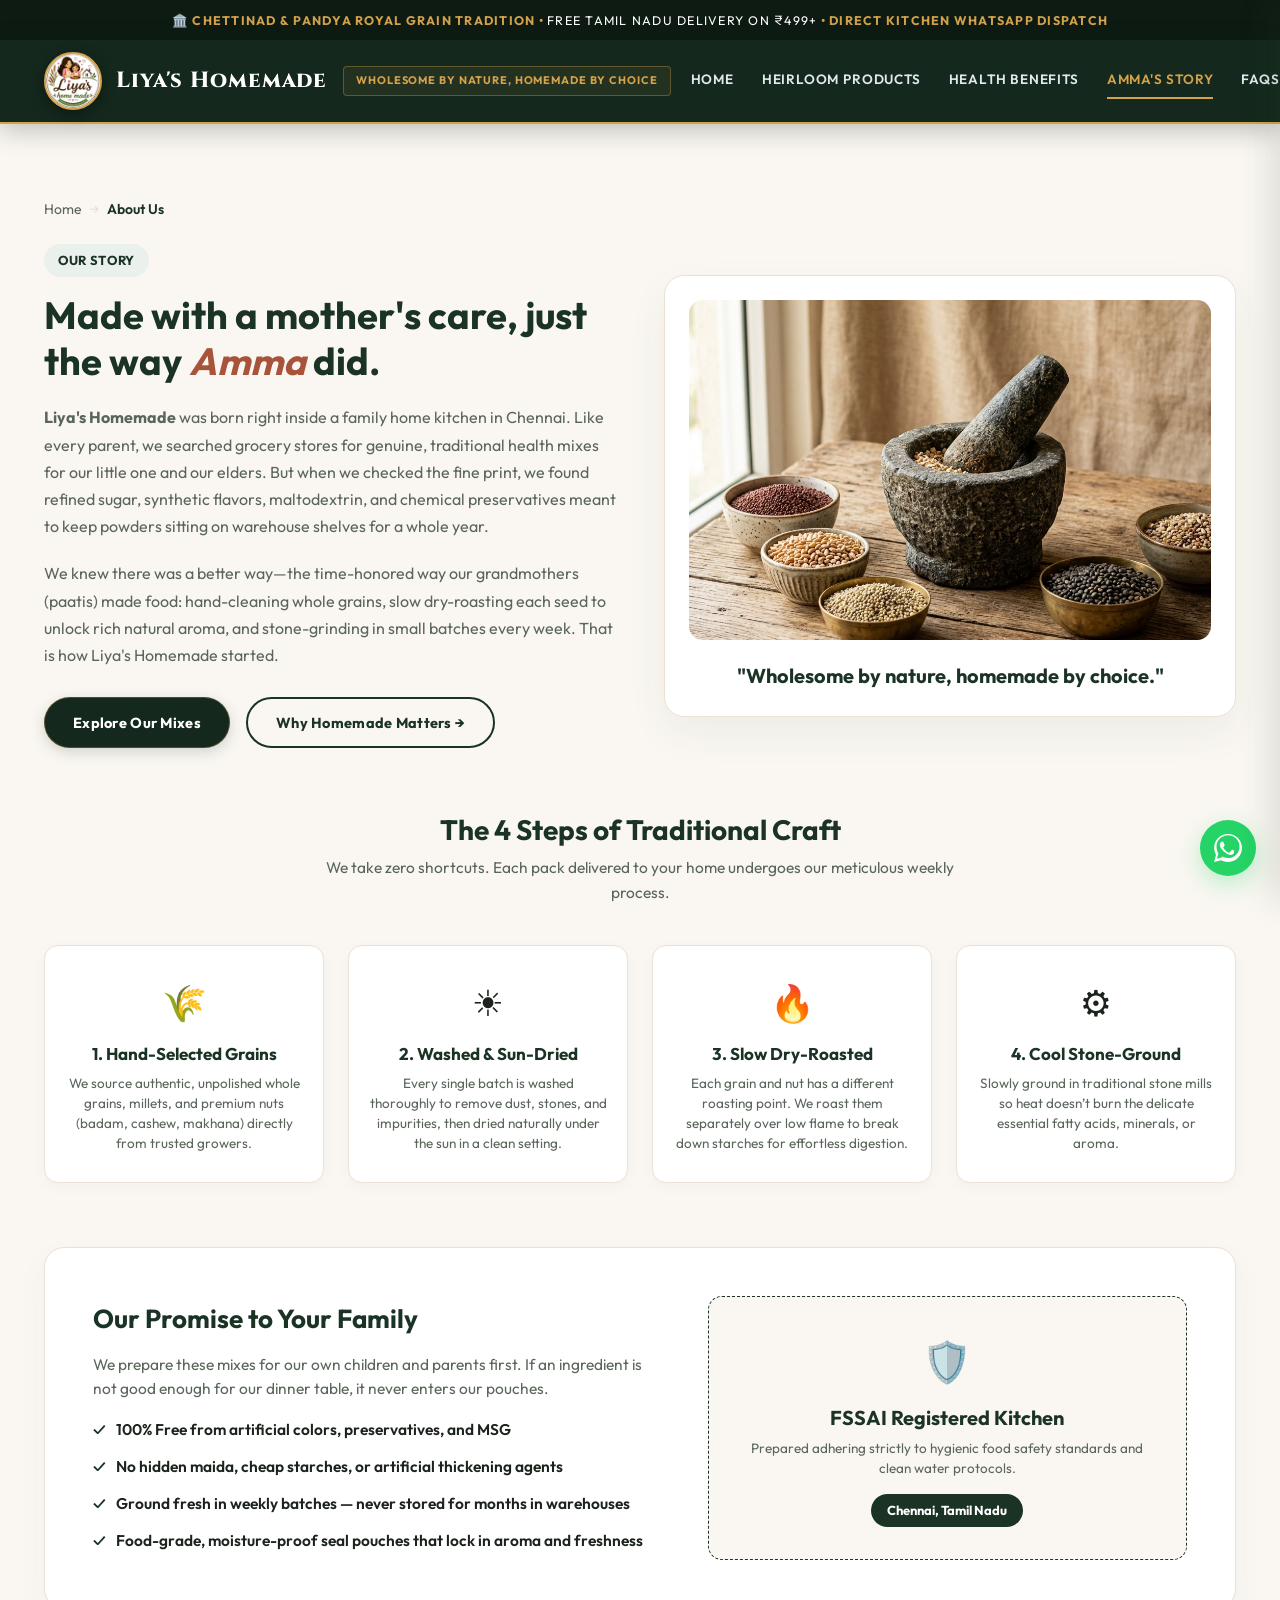
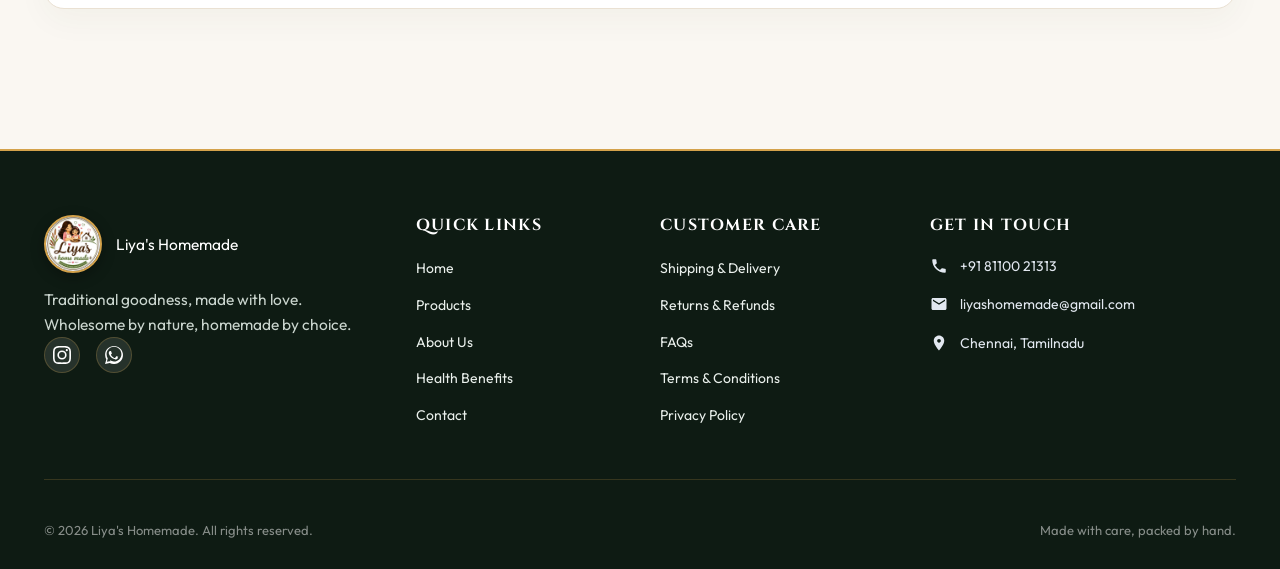
==== commit 7f35352f: "Add files via upload" ====
--- a/about.html
+++ b/about.html
@@ -11,32 +11,36 @@
 <body>
 
   <!-- Top Announcement Bar -->
-  <div class="announce">
-    Hand-ground weekly <span class="dot">•</span> Zero preservatives <span class="dot">•</span> Free TN Delivery on ₹499+ <span class="dot">•</span> Pan-India Courier
+  <!-- Top Heritage Bar -->
+  <div class="royal-top-bar">
+    🏛️ Chettinad & Pandya Royal Grain Tradition • <span>Free Tamil Nadu Delivery on ₹499+</span> • Direct Kitchen WhatsApp Dispatch
   </div>
 
   <!-- Header Section -->
   <header>
-    <div class="header-inner">
-      <a href="index.html" class="logo">
-        <img src="logo.png" alt="Liya's Homemade Logo" class="logo-img">
-        <span>Liya's Homemade</span>
-      </a>
-      
-      <span class="kitchen-badge">Wholesome by nature, homemade by choice</span>
-
-      <nav class="main-nav">
+    <div class="wrap header-inner">
+      <div class="brand-group" style="display: flex; align-items: center; gap: 16px; flex-shrink: 0;">
+        <a href="index.html" class="brand logo">
+          <div class="logo-frame">
+            <img src="logo.png" alt="Liya's Homemade Logo" class="logo-img">
+          </div>
+          <span class="brand-title">Liya's Homemade</span>
+        </a>
+        <span class="kitchen-badge">Wholesome by nature, homemade by choice</span>
+      </div>
+
+      <nav class="main-nav nav-links">
         <a href="index.html">Home</a>
-        <a href="products.html">Products</a>
-        <a href="about.html" class="active">About Us</a>
+        <a href="products.html">Heirloom Products</a>
         <a href="health.html">Health Benefits</a>
+        <a href="about.html" class="active">Amma's Story</a>
+        <a href="faq.html">FAQs</a>
         <a href="contact.html">Contact</a>
       </nav>
 
       <div class="header-actions">
-        <button class="cart-btn" aria-label="View Shopping Cart">
-          <svg viewBox="0 0 24 24"><path d="M7 18c-1.1 0-1.99.9-1.99 2S5.9 22 7 22s2-.9 2-2-.9-2-2-2zM1 2v2h2l3.6 7.59-1.35 2.45c-.16.28-.25.61-.25.96 0 1.1.9 2 2 2h12v-2H7.42c-.14 0-.25-.11-.25-.25l.03-.06 1.4-2.54h7.45c.75 0 1.41-.41 1.75-1.03l3.58-6.49c.08-.14.12-.31.12-.48 0-.55-.45-1-1-1H5.21l-.94-2H1zm16 16c-1.1 0-1.99.9-1.99 2s.89 2 1.99 2 2-.9 2-2-.9-2-2-2z"/></svg>
-          Cart - <span data-cart-count>0</span>
+        <button class="btn-gold-cart" onclick="toggleCartDrawer(true)" aria-label="View Shopping Cart">
+          <span style="font-size: 15px;">🛒</span> <span>Cart (<span data-cart-count>0</span>)</span>
         </button>
         <button class="menu-toggle" aria-label="Toggle Navigation Menu">
           <span></span>
--- a/index.css
+++ b/index.css
@@ -402,10 +402,22 @@
 .kitchen-badge {
   color: var(--brass-gold);
   font-size: 11px;
-  font-weight: 600;
+  font-weight: 700;
   letter-spacing: 0.08em;
   text-transform: uppercase;
-  margin-top: 2px;
+  padding: 5px 12px;
+  background: rgba(212, 162, 75, 0.08);
+  border: 1px solid rgba(212, 162, 75, 0.35);
+  border-radius: 4px;
+  white-space: nowrap;
+  display: inline-block;
+  flex-shrink: 0;
+}
+
+@media (max-width: 1200px) {
+  .kitchen-badge {
+    display: none;
+  }
 }
 
 /* Main Nav */
